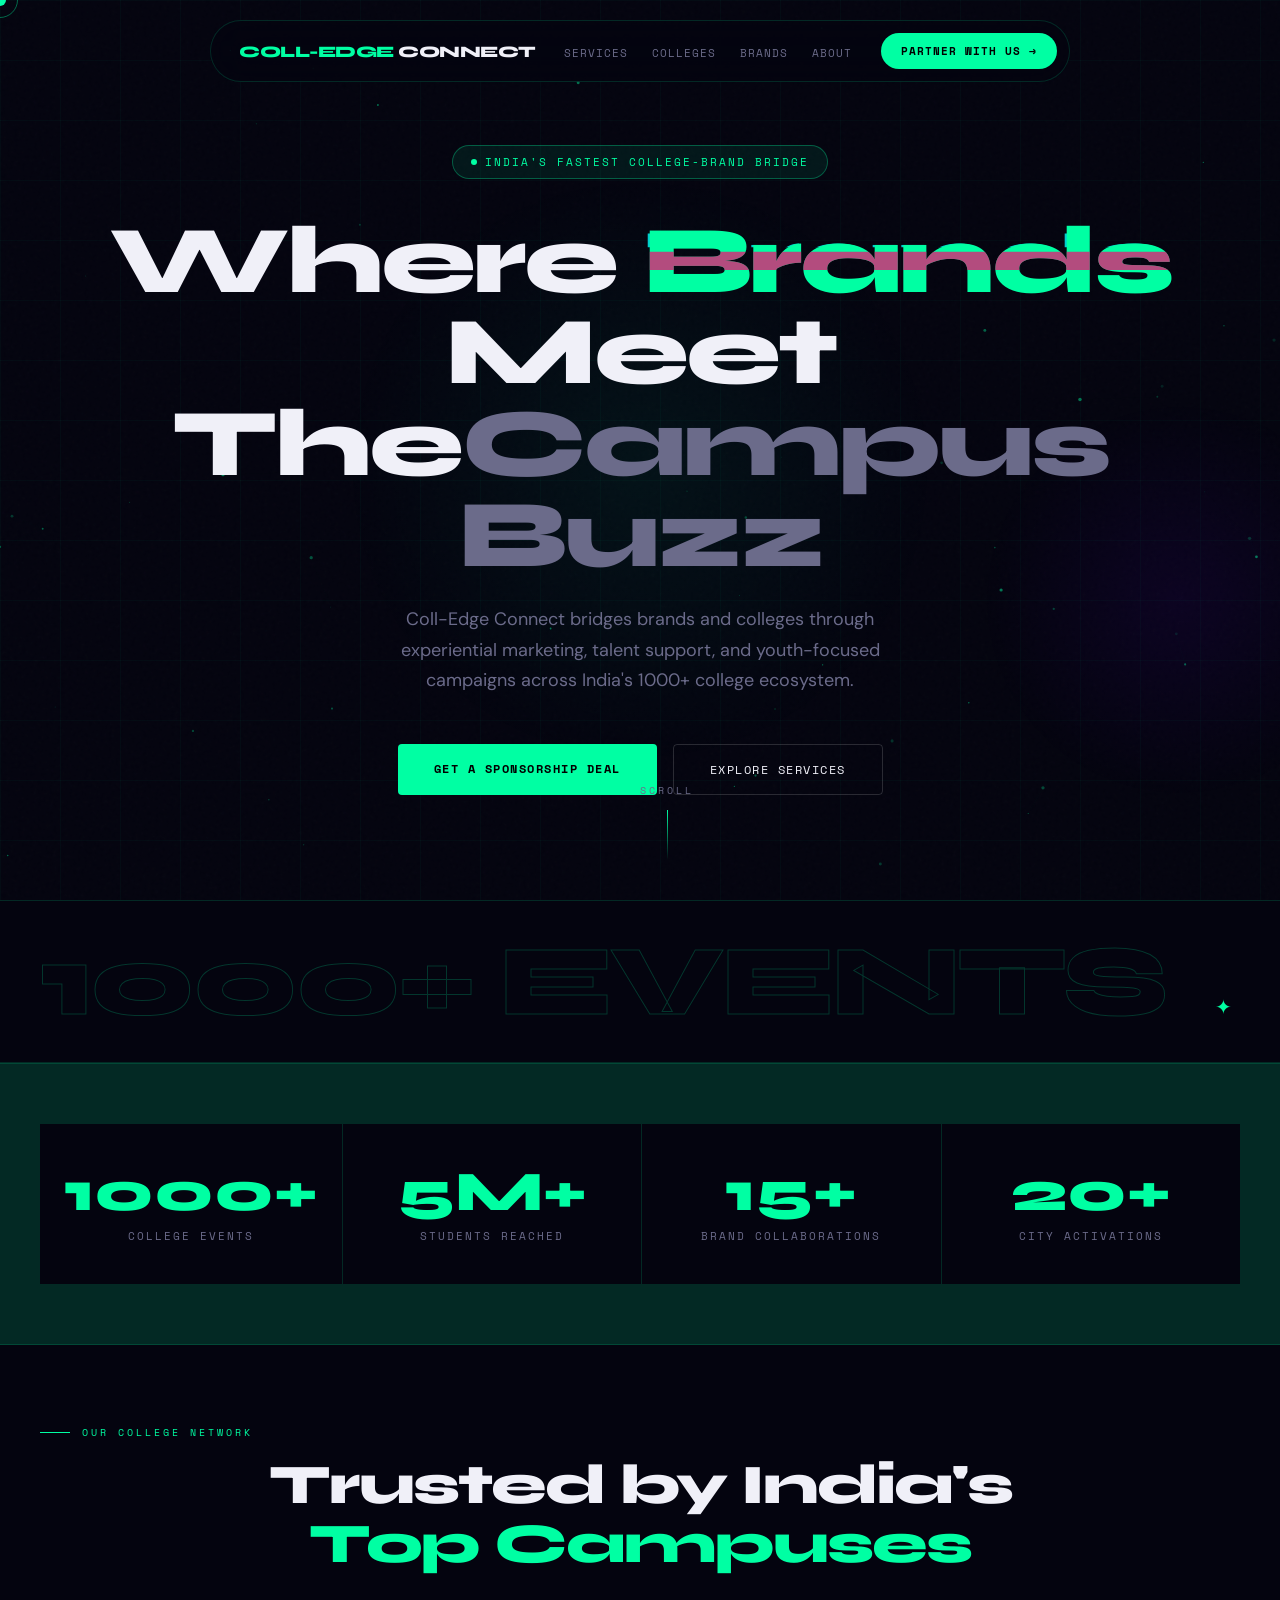
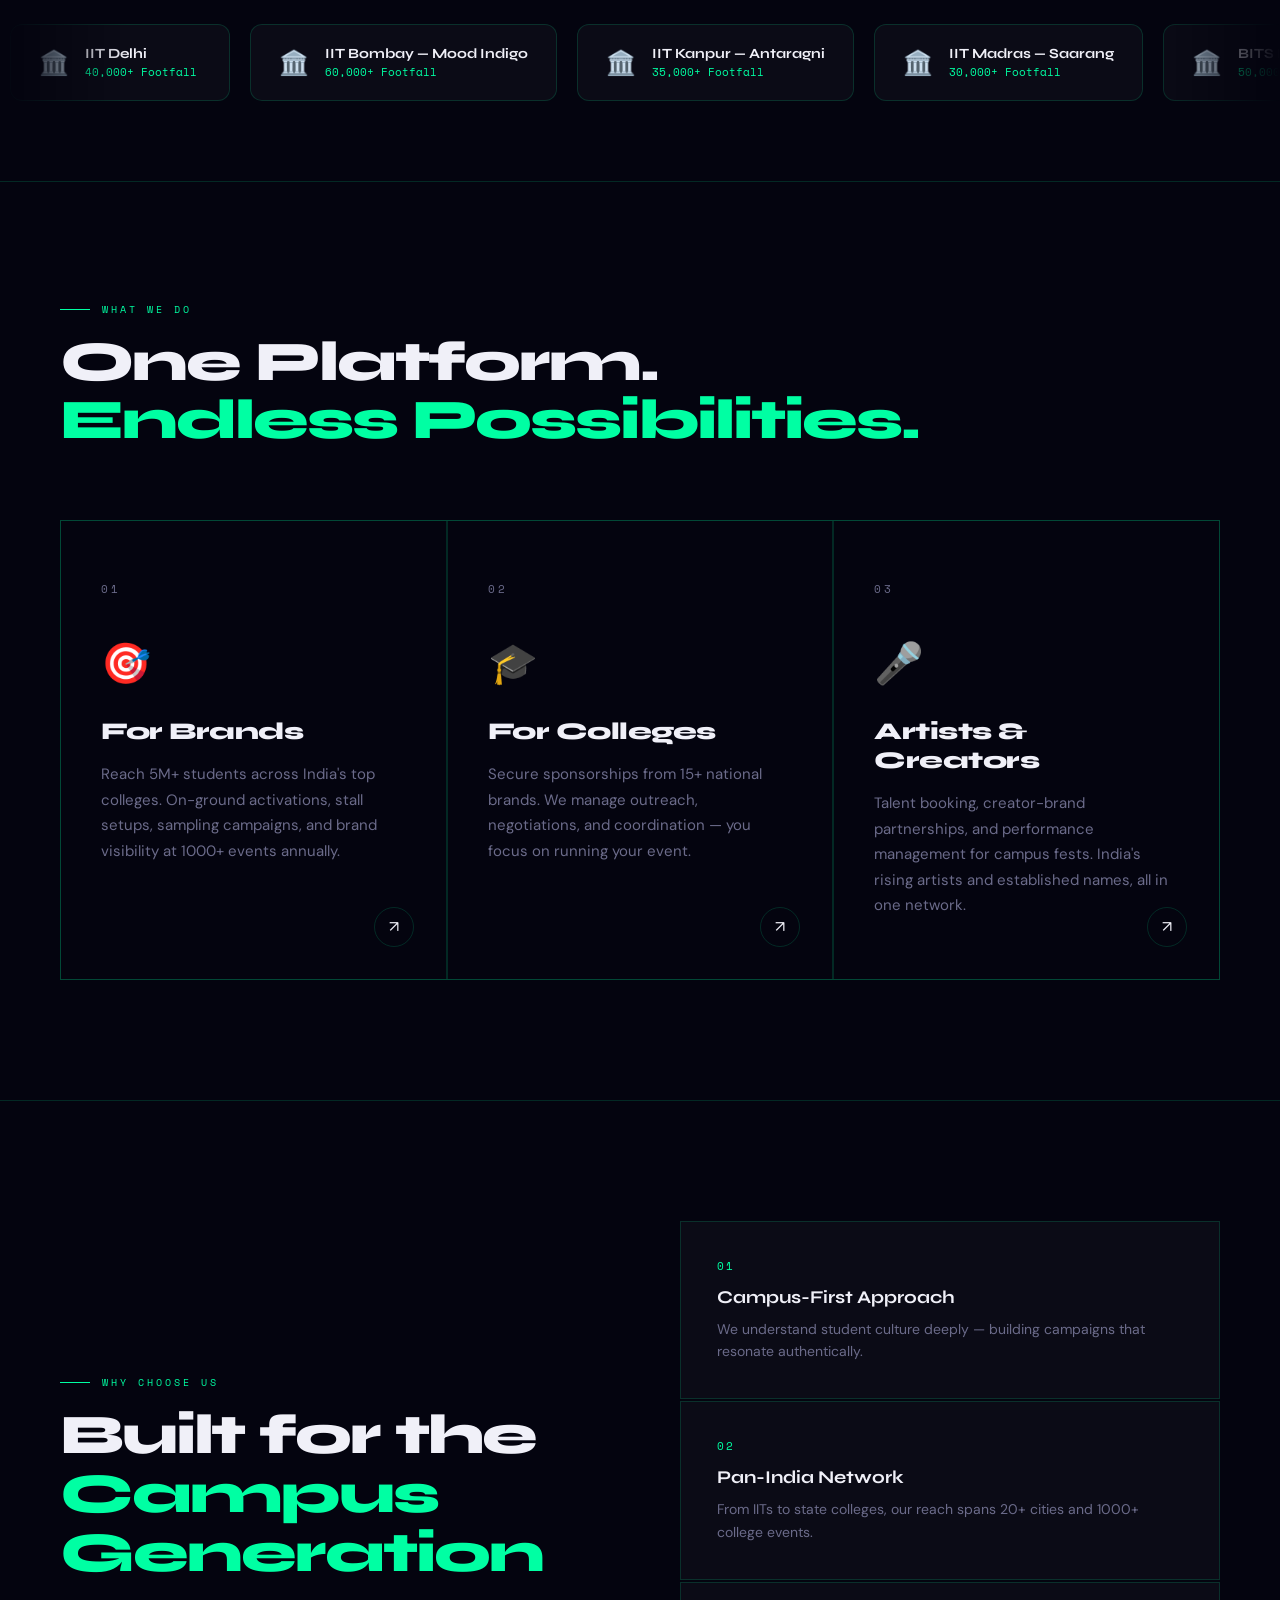
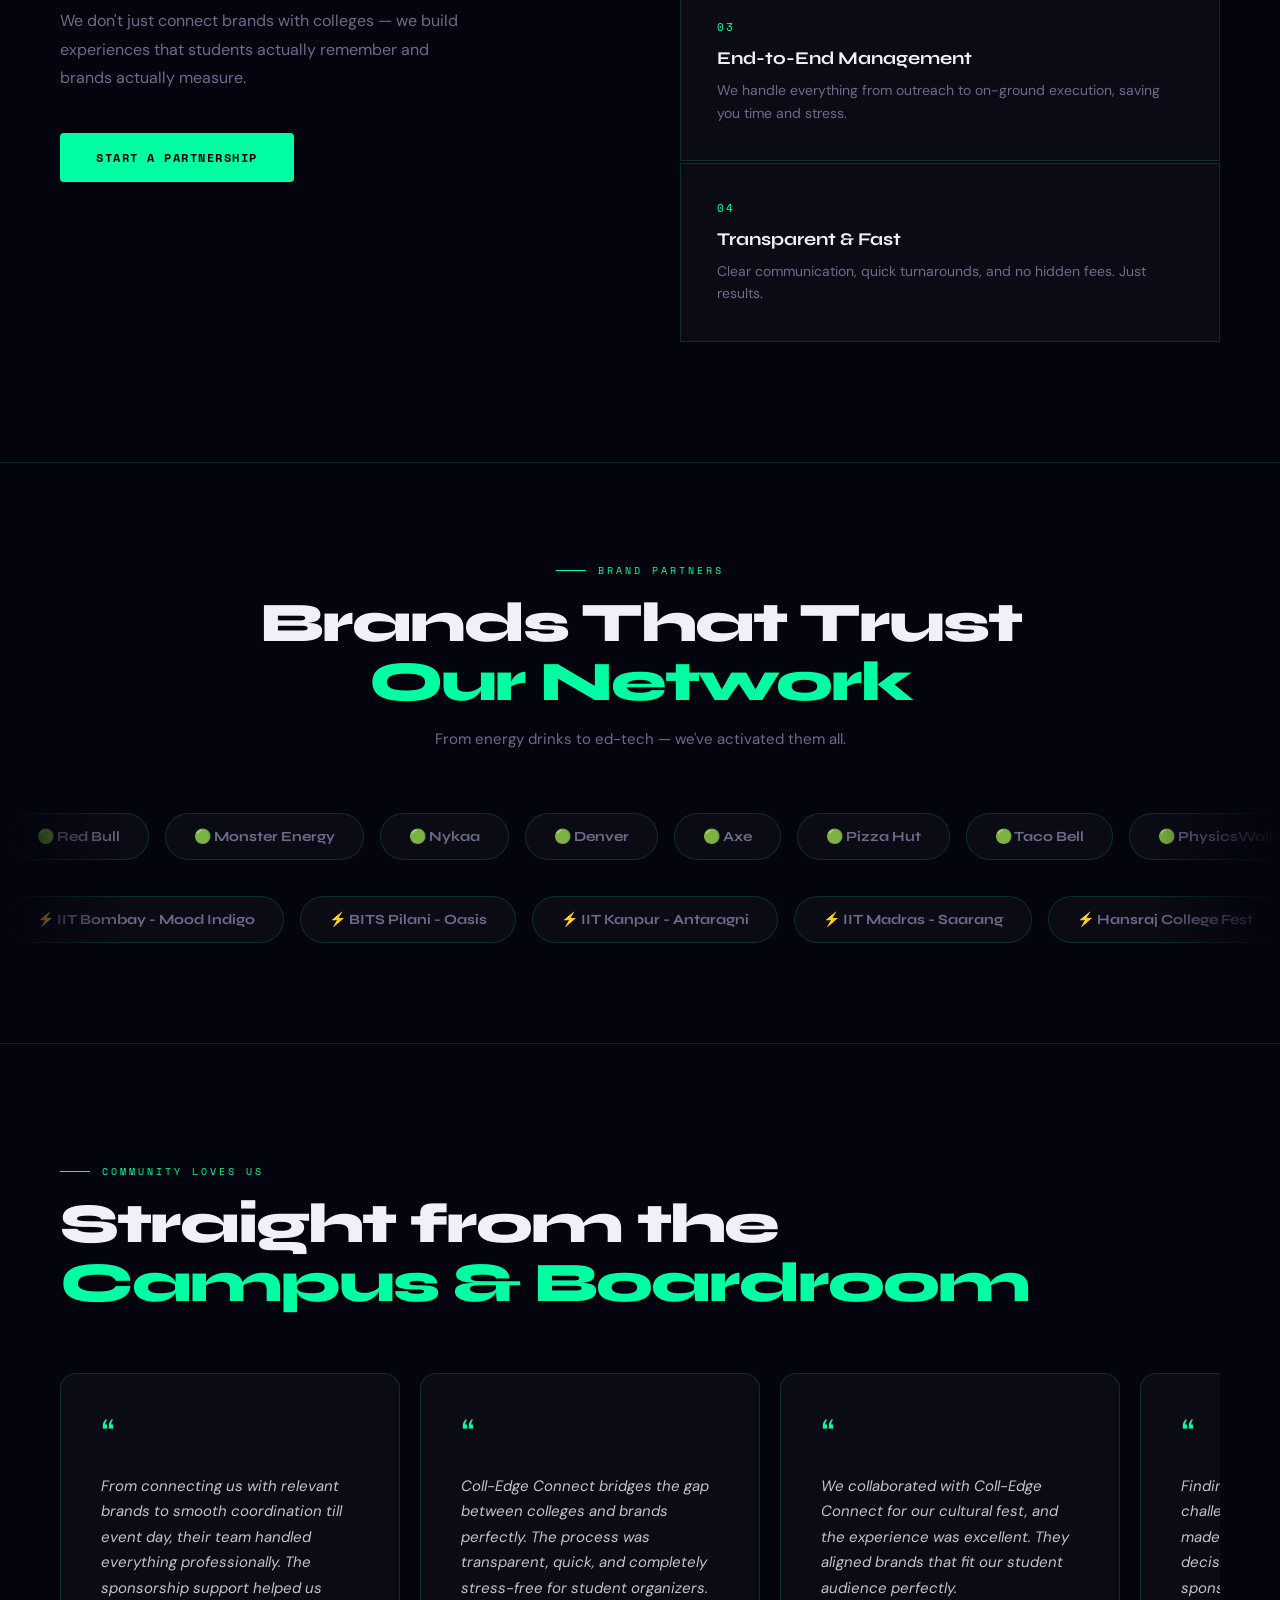
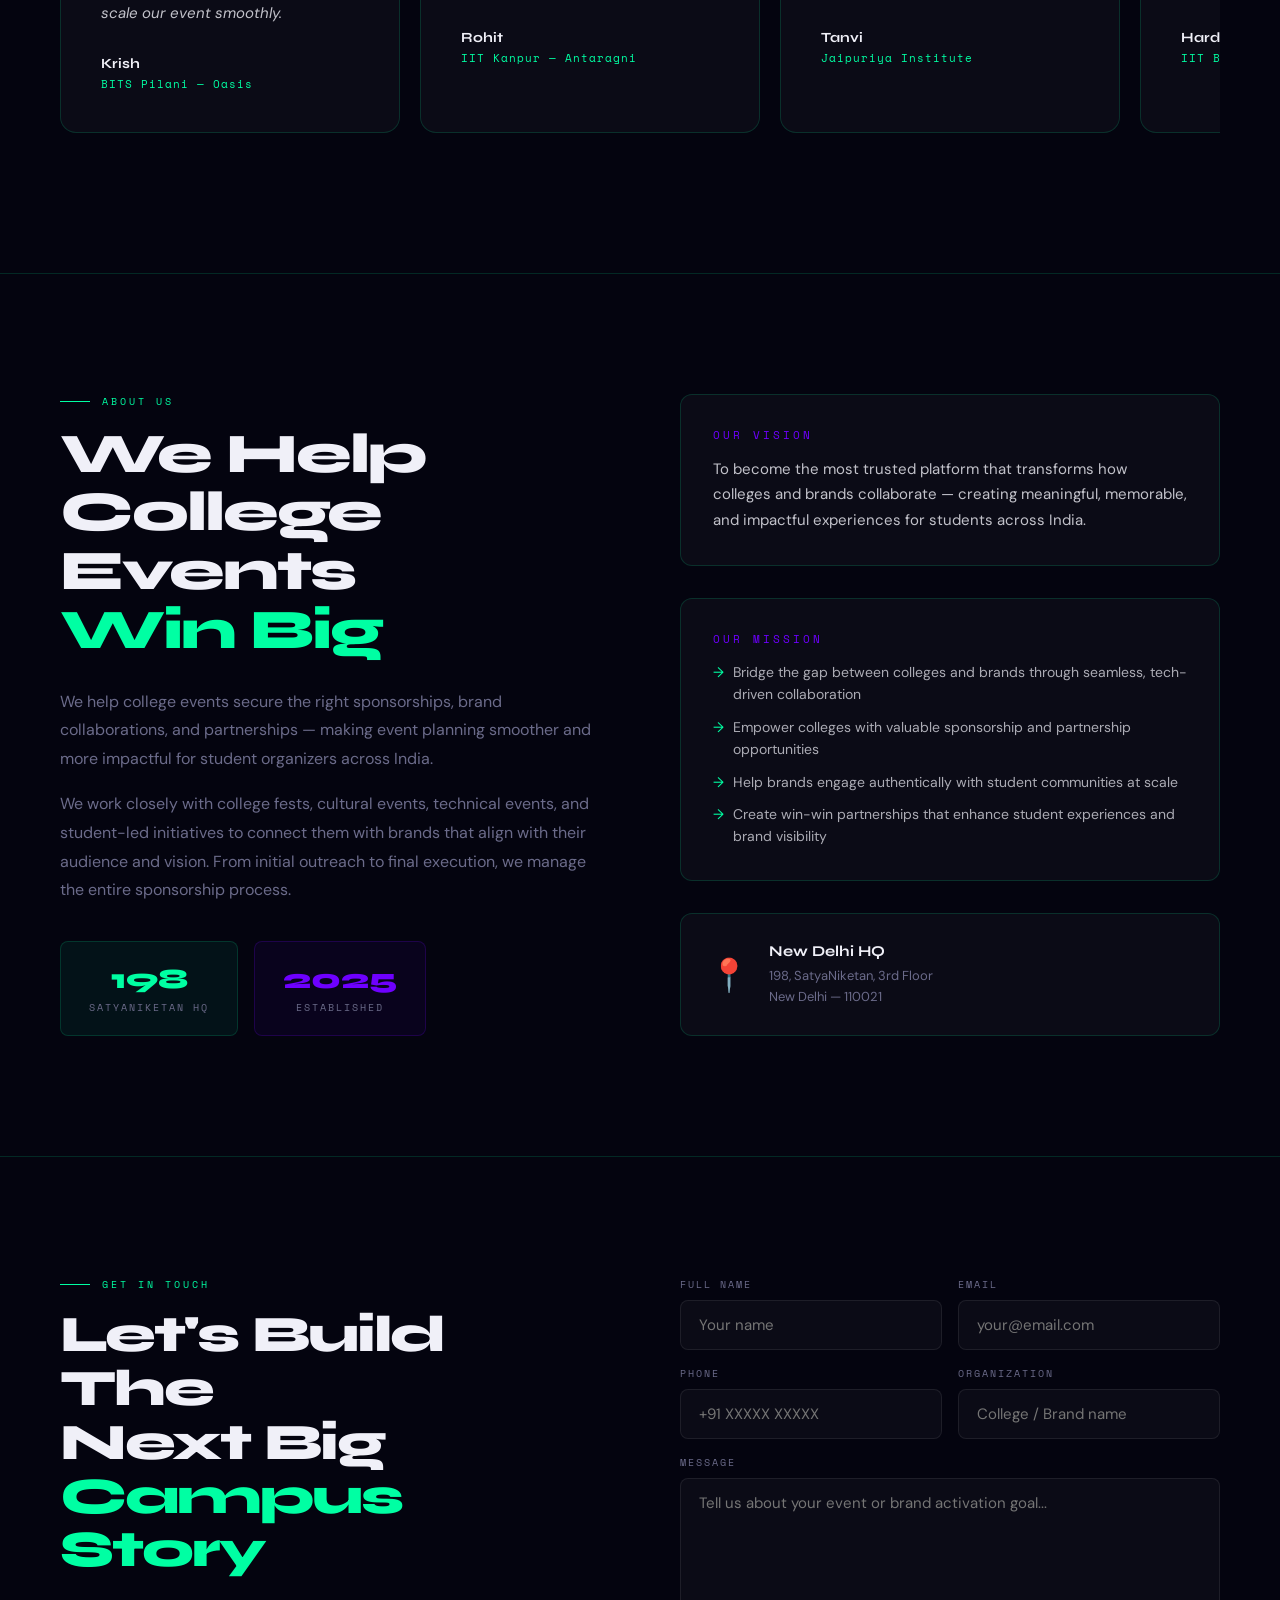
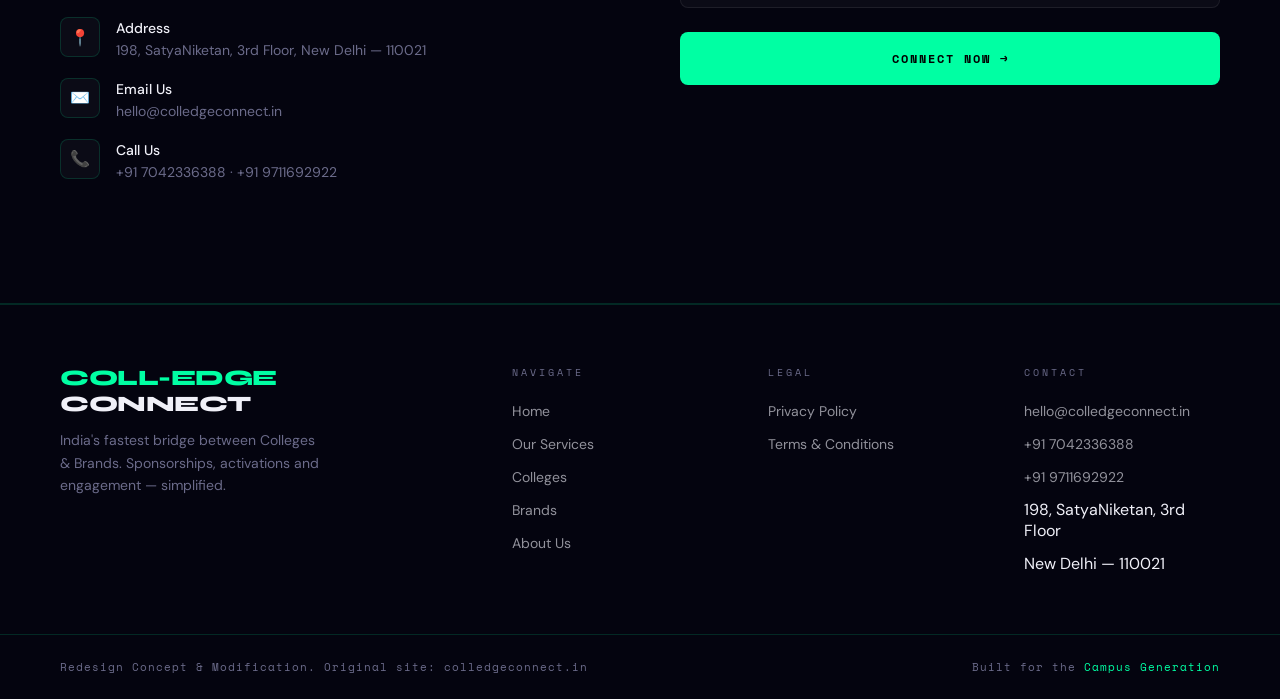
==== index.html @ 84877406 "Initial commit: Coll-Edge Connect Redesign concept with interactive UI/UX enhancements" ====
<!DOCTYPE html>
<!-- saved from url=(0027)https://colledgeconnect.in/ -->
<html lang="en"><head><meta http-equiv="Content-Type" content="text/html; charset=UTF-8"><meta name="viewport" content="width=device-width, initial-scale=1"><link rel="preconnect" href="https://fonts.googleapis.com"><link rel="preconnect" href="https://fonts.gstatic.com" crossorigin><!-- Open Graph / Facebook --><meta property="og:type" content="website"><meta property="og:url" content="https://colledgeconnect.in/"><meta property="og:title" content="Coll-Edge Connect | Where Brands Meet The Campus Buzz"><meta property="og:description" content="India's fastest bridge between Colleges &amp; Brands. Sponsorships, activations and engagement — simplified."><meta property="og:image" content="https://colledgeconnect.in/og-image.jpg"><!-- Twitter --><meta property="twitter:card" content="summary_large_image"><meta property="twitter:url" content="https://colledgeconnect.in/"><meta property="twitter:title" content="Coll-Edge Connect | Where Brands Meet The Campus Buzz"><meta property="twitter:description" content="India's fastest bridge between Colleges &amp; Brands. Sponsorships, activations and engagement — simplified."><meta property="twitter:image" content="https://colledgeconnect.in/og-image.jpg"><link rel="stylesheet" href="./Coll-Edge Connect _ Where Brands Meet The Campus Buzz_files/2e2e19e8e3b571ac.css" data-precedence="next"><link rel="preload" as="script" fetchpriority="low" href="./Coll-Edge Connect _ Where Brands Meet The Campus Buzz_files/webpack-cb86a99cd2f791d1.js"><script src="./Coll-Edge Connect _ Where Brands Meet The Campus Buzz_files/fd9d1056-4e1a26e2d413ba3c.js" async=""></script><script src="./Coll-Edge Connect _ Where Brands Meet The Campus Buzz_files/23-eb88de87c5d20cc6.js" async=""></script><script src="./Coll-Edge Connect _ Where Brands Meet The Campus Buzz_files/main-app-3bf618b63b7abeec.js" async=""></script><script src="./Coll-Edge Connect _ Where Brands Meet The Campus Buzz_files/231-9137208f21c9bbba.js" async=""></script><script src="./Coll-Edge Connect _ Where Brands Meet The Campus Buzz_files/page-1f8fedb8ec6803e5.js" async=""></script><script src="./Coll-Edge Connect _ Where Brands Meet The Campus Buzz_files/layout-ef5cc91d1432370c.js" async=""></script><title>Coll-Edge Connect | Where Brands Meet The Campus Buzz</title><meta name="description" content="India&#39;s fastest bridge between Colleges &amp; Brands. Sponsorships, activations and engagement — simplified."><script src="./Coll-Edge Connect _ Where Brands Meet The Campus Buzz_files/polyfills-78c92fac7aa8fdd8.js" nomodule=""></script></head><body ><div id="scroll-progress" aria-hidden="true"></div><div class="cursor" bis_skin_checked="1" style="left: 876px; top: 519px;"></div><div class="cursor-trail" bis_skin_checked="1" style="left: 876px; top: 519px;"></div><canvas id="bgCanvas" style="position:fixed;inset:0;z-index:0;pointer-events:none" width="1512" height="861"></canvas><div class="grid-bg" bis_skin_checked="1"></div><nav id="navbar" class=""><div class="nav-logo" bis_skin_checked="1">COLL-EDGE<span> CONNECT</span></div><ul class="nav-links"><li><a href="#services">Services</a></li><li><a href="#colleges">Colleges</a></li><li><a href="#brands">Brands</a></li><li><a href="#about">About</a></li></ul><a class="nav-cta nav-cta-desktop" href="#contact">Partner With Us →</a><button class="hamburger" aria-label="Open menu"><span></span><span></span><span></span></button></nav><div class="sidebar-overlay" bis_skin_checked="1"></div><aside class="sidebar"><div class="sidebar-header" bis_skin_checked="1"><div class="nav-logo" style="font-size:15px" bis_skin_checked="1">COLL-EDGE<span> CONNECT</span></div><button class="sidebar-close" aria-label="Close menu">✕</button></div><nav class="sidebar-nav"><a class="sidebar-link" style="animation-delay:0s" href="#services"><span class="sidebar-link-num">0<!-- -->1</span>Services<span class="sidebar-link-arrow">→</span></a><a class="sidebar-link" style="animation-delay:0.06s" href="#colleges"><span class="sidebar-link-num">0<!-- -->2</span>Colleges<span class="sidebar-link-arrow">→</span></a><a class="sidebar-link" style="animation-delay:0.12s" href="#brands"><span class="sidebar-link-num">0<!-- -->3</span>Brands<span class="sidebar-link-arrow">→</span></a><a class="sidebar-link" style="animation-delay:0.18s" href="#about"><span class="sidebar-link-num">0<!-- -->4</span>About<span class="sidebar-link-arrow">→</span></a><a class="sidebar-link" style="animation-delay:0.24s" href="#contact"><span class="sidebar-link-num">0<!-- -->5</span>Contact<span class="sidebar-link-arrow">→</span></a></nav><div class="sidebar-footer" bis_skin_checked="1"><a class="btn-primary" style="display:block;text-align:center" href="#contact">Partner With Us →</a><div class="sidebar-contact" bis_skin_checked="1"><a href="tel:+917042336388">+91 7042336388</a><a href="mailto:hello@colledgeconnect.in">hello@colledgeconnect.in</a></div></div></aside><section class="hero"><div class="hero-orb" bis_skin_checked="1"></div><div class="hero-orb2" bis_skin_checked="1"></div><div class="hero-badge" bis_skin_checked="1"><span class="badge-dot"></span>India's Fastest College-Brand Bridge</div><h1 class="hero-title"><span class="line1">Where <span class="accent" data-text="Brands">Brands</span></span><span class="line1">Meet The</span><span class="line1 dim">Campus Buzz</span></h1><p class="hero-sub">Coll-Edge Connect bridges brands and colleges through experiential marketing, talent support, and youth-focused campaigns across India's 1000+ college ecosystem.</p><div class="hero-actions" bis_skin_checked="1"><a class="btn-primary" href="#contact">Get A Sponsorship Deal</a><a class="btn-ghost" href="#services">Explore Services</a></div><div class="hero-scroll-hint" bis_skin_checked="1"><span>Scroll</span><div class="scroll-line" bis_skin_checked="1"></div></div></section><div class="big-marquee" bis_skin_checked="1"><div class="big-marquee-track" bis_skin_checked="1"><span><span class="big-marquee-item">1000+ EVENTS</span><span class="big-marquee-dot">✦</span></span><span><span class="big-marquee-item">5M+ STUDENTS</span><span class="big-marquee-dot">✦</span></span><span><span class="big-marquee-item">PAN INDIA</span><span class="big-marquee-dot">✦</span></span><span><span class="big-marquee-item">15+ BRANDS</span><span class="big-marquee-dot">✦</span></span><span><span class="big-marquee-item">1000+ EVENTS</span><span class="big-marquee-dot">✦</span></span><span><span class="big-marquee-item">5M+ STUDENTS</span><span class="big-marquee-dot">✦</span></span><span><span class="big-marquee-item">PAN INDIA</span><span class="big-marquee-dot">✦</span></span><span><span class="big-marquee-item">15+ BRANDS</span><span class="big-marquee-dot">✦</span></span></div></div><div class="stats" bis_skin_checked="1"><div class="stat-item reveal visible" style="transition-delay:0s" bis_skin_checked="1"><div class="stat-num" data-count="1000" data-suffix="+" bis_skin_checked="1">1000+</div><div class="stat-label" bis_skin_checked="1">College Events</div></div><div class="stat-item reveal visible" style="transition-delay:0.1s" bis_skin_checked="1"><div class="stat-num" data-count="5" data-suffix="M+" bis_skin_checked="1">5M+</div><div class="stat-label" bis_skin_checked="1">Students Reached</div></div><div class="stat-item reveal visible" style="transition-delay:0.2s" bis_skin_checked="1"><div class="stat-num" data-count="15" data-suffix="+" bis_skin_checked="1">15+</div><div class="stat-label" bis_skin_checked="1">Brand Collaborations</div></div><div class="stat-item reveal visible" style="transition-delay:0.30000000000000004s" bis_skin_checked="1"><div class="stat-num" data-count="20" data-suffix="+" bis_skin_checked="1">20+</div><div class="stat-label" bis_skin_checked="1">City Activations</div></div></div><section class="ticker-section" id="colleges"><div class="ticker-header reveal visible" bis_skin_checked="1"><div class="section-tag" bis_skin_checked="1">Our College Network</div><h2 class="section-title">Trusted by India's<br><span style="color:var(--neon)">Top Campuses</span></h2></div><div class="ticker-inner" bis_skin_checked="1"><div class="ticker-track" bis_skin_checked="1"><div class="college-card" bis_skin_checked="1"><span class="college-icon">🏛️</span><div bis_skin_checked="1"><div class="college-name" bis_skin_checked="1">IIT Delhi</div><div class="college-footfall" bis_skin_checked="1">40,000+ Footfall</div></div></div><div class="college-card" bis_skin_checked="1"><span class="college-icon">🏛️</span><div bis_skin_checked="1"><div class="college-name" bis_skin_checked="1">IIT Bombay — Mood Indigo</div><div class="college-footfall" bis_skin_checked="1">60,000+ Footfall</div></div></div><div class="college-card" bis_skin_checked="1"><span class="college-icon">🏛️</span><div bis_skin_checked="1"><div class="college-name" bis_skin_checked="1">IIT Kanpur — Antaragni</div><div class="college-footfall" bis_skin_checked="1">35,000+ Footfall</div></div></div><div class="college-card" bis_skin_checked="1"><span class="college-icon">🏛️</span><div bis_skin_checked="1"><div class="college-name" bis_skin_checked="1">IIT Madras — Saarang</div><div class="college-footfall" bis_skin_checked="1">30,000+ Footfall</div></div></div><div class="college-card" bis_skin_checked="1"><span class="college-icon">🏛️</span><div bis_skin_checked="1"><div class="college-name" bis_skin_checked="1">BITS Pilani — Oasis</div><div class="college-footfall" bis_skin_checked="1">50,000+ Footfall</div></div></div><div class="college-card" bis_skin_checked="1"><span class="college-icon">🎓</span><div bis_skin_checked="1"><div class="college-name" bis_skin_checked="1">Hansraj College</div><div class="college-footfall" bis_skin_checked="1">20,000+ Footfall</div></div></div><div class="college-card" bis_skin_checked="1"><span class="college-icon">🎓</span><div bis_skin_checked="1"><div class="college-name" bis_skin_checked="1">IP University</div><div class="college-footfall" bis_skin_checked="1">25,000+ Footfall</div></div></div><div class="college-card" bis_skin_checked="1"><span class="college-icon">🎓</span><div bis_skin_checked="1"><div class="college-name" bis_skin_checked="1">Lady Irwin College</div><div class="college-footfall" bis_skin_checked="1">15,000+ Footfall</div></div></div><div class="college-card" bis_skin_checked="1"><span class="college-icon">🏫</span><div bis_skin_checked="1"><div class="college-name" bis_skin_checked="1">Jaipuriya Institute</div><div class="college-footfall" bis_skin_checked="1">18,000+ Footfall</div></div></div><div class="college-card" bis_skin_checked="1"><span class="college-icon">🏫</span><div bis_skin_checked="1"><div class="college-name" bis_skin_checked="1">LPU</div><div class="college-footfall" bis_skin_checked="1">1,00,000+ Footfall</div></div></div><div class="college-card" bis_skin_checked="1"><span class="college-icon">🏫</span><div bis_skin_checked="1"><div class="college-name" bis_skin_checked="1">COEP — Impressions</div><div class="college-footfall" bis_skin_checked="1">22,000+ Footfall</div></div></div><div class="college-card" bis_skin_checked="1"><span class="college-icon">🏛️</span><div bis_skin_checked="1"><div class="college-name" bis_skin_checked="1">NIT Trichy</div><div class="college-footfall" bis_skin_checked="1">28,000+ Footfall</div></div></div><div class="college-card" bis_skin_checked="1"><span class="college-icon">🏛️</span><div bis_skin_checked="1"><div class="college-name" bis_skin_checked="1">IIT Delhi</div><div class="college-footfall" bis_skin_checked="1">40,000+ Footfall</div></div></div><div class="college-card" bis_skin_checked="1"><span class="college-icon">🏛️</span><div bis_skin_checked="1"><div class="college-name" bis_skin_checked="1">IIT Bombay — Mood Indigo</div><div class="college-footfall" bis_skin_checked="1">60,000+ Footfall</div></div></div><div class="college-card" bis_skin_checked="1"><span class="college-icon">🏛️</span><div bis_skin_checked="1"><div class="college-name" bis_skin_checked="1">IIT Kanpur — Antaragni</div><div class="college-footfall" bis_skin_checked="1">35,000+ Footfall</div></div></div><div class="college-card" bis_skin_checked="1"><span class="college-icon">🏛️</span><div bis_skin_checked="1"><div class="college-name" bis_skin_checked="1">IIT Madras — Saarang</div><div class="college-footfall" bis_skin_checked="1">30,000+ Footfall</div></div></div><div class="college-card" bis_skin_checked="1"><span class="college-icon">🏛️</span><div bis_skin_checked="1"><div class="college-name" bis_skin_checked="1">BITS Pilani — Oasis</div><div class="college-footfall" bis_skin_checked="1">50,000+ Footfall</div></div></div><div class="college-card" bis_skin_checked="1"><span class="college-icon">🎓</span><div bis_skin_checked="1"><div class="college-name" bis_skin_checked="1">Hansraj College</div><div class="college-footfall" bis_skin_checked="1">20,000+ Footfall</div></div></div><div class="college-card" bis_skin_checked="1"><span class="college-icon">🎓</span><div bis_skin_checked="1"><div class="college-name" bis_skin_checked="1">IP University</div><div class="college-footfall" bis_skin_checked="1">25,000+ Footfall</div></div></div><div class="college-card" bis_skin_checked="1"><span class="college-icon">🎓</span><div bis_skin_checked="1"><div class="college-name" bis_skin_checked="1">Lady Irwin College</div><div class="college-footfall" bis_skin_checked="1">15,000+ Footfall</div></div></div><div class="college-card" bis_skin_checked="1"><span class="college-icon">🏫</span><div bis_skin_checked="1"><div class="college-name" bis_skin_checked="1">Jaipuriya Institute</div><div class="college-footfall" bis_skin_checked="1">18,000+ Footfall</div></div></div><div class="college-card" bis_skin_checked="1"><span class="college-icon">🏫</span><div bis_skin_checked="1"><div class="college-name" bis_skin_checked="1">LPU</div><div class="college-footfall" bis_skin_checked="1">1,00,000+ Footfall</div></div></div><div class="college-card" bis_skin_checked="1"><span class="college-icon">🏫</span><div bis_skin_checked="1"><div class="college-name" bis_skin_checked="1">COEP — Impressions</div><div class="college-footfall" bis_skin_checked="1">22,000+ Footfall</div></div></div><div class="college-card" bis_skin_checked="1"><span class="college-icon">🏛️</span><div bis_skin_checked="1"><div class="college-name" bis_skin_checked="1">NIT Trichy</div><div class="college-footfall" bis_skin_checked="1">28,000+ Footfall</div></div></div></div></div></section><section class="services" id="services"><div class="services-header reveal visible" bis_skin_checked="1"><div class="section-tag" bis_skin_checked="1">What We Do</div><h2 class="section-title">One Platform.<br><span style="color:var(--neon)">Endless Possibilities.</span></h2></div><div class="services-grid reveal visible" bis_skin_checked="1"><div class="service-card" bis_skin_checked="1"><div class="service-num" bis_skin_checked="1">01</div><span class="service-icon">🎯</span><h3 class="service-title">For Brands</h3><p class="service-desc">Reach 5M+ students across India's top colleges. On-ground activations, stall setups, sampling campaigns, and brand visibility at 1000+ events annually.</p><div class="service-arrow" bis_skin_checked="1">↗</div></div><div class="service-card" bis_skin_checked="1"><div class="service-num" bis_skin_checked="1">02</div><span class="service-icon">🎓</span><h3 class="service-title">For Colleges</h3><p class="service-desc">Secure sponsorships from 15+ national brands. We manage outreach, negotiations, and coordination — you focus on running your event.</p><div class="service-arrow" bis_skin_checked="1">↗</div></div><div class="service-card" bis_skin_checked="1"><div class="service-num" bis_skin_checked="1">03</div><span class="service-icon">🎤</span><h3 class="service-title">Artists &amp; Creators</h3><p class="service-desc">Talent booking, creator-brand partnerships, and performance management for campus fests. India's rising artists and established names, all in one network.</p><div class="service-arrow" bis_skin_checked="1">↗</div></div></div></section><section class="why-section"><div class="why-left reveal-left visible" bis_skin_checked="1"><div class="section-tag" bis_skin_checked="1">Why Choose Us</div><h2 class="section-title">Built for the<br><span style="color:var(--neon)">Campus Generation</span></h2><p style="color:var(--muted);font-size:16px;line-height:1.8;margin-top:24px;max-width:400px">We don't just connect brands with colleges — we build experiences that students actually remember and brands actually measure.</p><div style="margin-top:40px" bis_skin_checked="1"><a href="#contact" class="btn-primary">Start A Partnership</a></div></div><div class="why-right" bis_skin_checked="1"><div class="why-card reveal visible" bis_skin_checked="1"><div class="why-card-num" bis_skin_checked="1">01</div><div class="why-card-title" bis_skin_checked="1">Campus-First Approach</div><div class="why-card-desc" bis_skin_checked="1">We understand student culture deeply — building campaigns that resonate authentically.</div></div><div class="why-card reveal visible" bis_skin_checked="1"><div class="why-card-num" bis_skin_checked="1">02</div><div class="why-card-title" bis_skin_checked="1">Pan-India Network</div><div class="why-card-desc" bis_skin_checked="1">From IITs to state colleges, our reach spans 20+ cities and 1000+ college events.</div></div><div class="why-card reveal visible" bis_skin_checked="1"><div class="why-card-num" bis_skin_checked="1">03</div><div class="why-card-title" bis_skin_checked="1">End-to-End Management</div><div class="why-card-desc" bis_skin_checked="1">We handle everything from outreach to on-ground execution, saving you time and stress.</div></div><div class="why-card reveal visible" bis_skin_checked="1"><div class="why-card-num" bis_skin_checked="1">04</div><div class="why-card-title" bis_skin_checked="1">Transparent &amp; Fast</div><div class="why-card-desc" bis_skin_checked="1">Clear communication, quick turnarounds, and no hidden fees. Just results.</div></div></div></section><section class="brands-section" id="brands"><div class="brands-header reveal visible" bis_skin_checked="1"><div class="section-tag" style="justify-content:center" bis_skin_checked="1">Brand Partners</div><h2 class="section-title">Brands That Trust<br><span style="color:var(--neon)">Our Network</span></h2><p style="color:var(--muted);font-size:15px;margin-top:16px;line-height:1.7">From energy drinks to ed-tech — we've activated them all.</p></div><div style="overflow:hidden;mask-image:linear-gradient(90deg, transparent, black 10%, black 90%, transparent);margin-bottom:0" bis_skin_checked="1"><div class="brands-track" bis_skin_checked="1"><div class="brand-pill" bis_skin_checked="1">🟢 Red Bull</div><div class="brand-pill" bis_skin_checked="1">🟢 Monster Energy</div><div class="brand-pill" bis_skin_checked="1">🟢 Nykaa</div><div class="brand-pill" bis_skin_checked="1">🟢 Denver</div><div class="brand-pill" bis_skin_checked="1">🟢 Axe</div><div class="brand-pill" bis_skin_checked="1">🟢 Pizza Hut</div><div class="brand-pill" bis_skin_checked="1">🟢 Taco Bell</div><div class="brand-pill" bis_skin_checked="1">🟢 PhysicsWallah</div><div class="brand-pill" bis_skin_checked="1">🟢 Hell Energy</div><div class="brand-pill" bis_skin_checked="1">🟢 Simba Beer</div><div class="brand-pill" bis_skin_checked="1">🟢 Manforce</div><div class="brand-pill" bis_skin_checked="1">🟢 Super Smelly</div><div class="brand-pill" bis_skin_checked="1">🟢 Woodsmen</div><div class="brand-pill" bis_skin_checked="1">🟢 Woodnote</div><div class="brand-pill" bis_skin_checked="1">🟢 Red Bull</div><div class="brand-pill" bis_skin_checked="1">🟢 Monster Energy</div><div class="brand-pill" bis_skin_checked="1">🟢 Nykaa</div><div class="brand-pill" bis_skin_checked="1">🟢 Denver</div><div class="brand-pill" bis_skin_checked="1">🟢 Axe</div><div class="brand-pill" bis_skin_checked="1">🟢 Pizza Hut</div><div class="brand-pill" bis_skin_checked="1">🟢 Taco Bell</div><div class="brand-pill" bis_skin_checked="1">🟢 PhysicsWallah</div><div class="brand-pill" bis_skin_checked="1">🟢 Hell Energy</div><div class="brand-pill" bis_skin_checked="1">🟢 Simba Beer</div><div class="brand-pill" bis_skin_checked="1">🟢 Manforce</div><div class="brand-pill" bis_skin_checked="1">🟢 Super Smelly</div><div class="brand-pill" bis_skin_checked="1">🟢 Woodsmen</div><div class="brand-pill" bis_skin_checked="1">🟢 Woodnote</div></div></div><div style="overflow:hidden;mask-image:linear-gradient(90deg, transparent, black 10%, black 90%, transparent);margin-top:16px" bis_skin_checked="1"><div class="brands-track2" bis_skin_checked="1"><div class="brand-pill" bis_skin_checked="1">⚡ IIT Bombay - Mood Indigo</div><div class="brand-pill" bis_skin_checked="1">⚡ BITS Pilani - Oasis</div><div class="brand-pill" bis_skin_checked="1">⚡ IIT Kanpur - Antaragni</div><div class="brand-pill" bis_skin_checked="1">⚡ IIT Madras - Saarang</div><div class="brand-pill" bis_skin_checked="1">⚡ Hansraj College Fest</div><div class="brand-pill" bis_skin_checked="1">⚡ COEP - Impressions</div><div class="brand-pill" bis_skin_checked="1">⚡ Lady Irwin Events</div><div class="brand-pill" bis_skin_checked="1">⚡ LPU Festivals</div><div class="brand-pill" bis_skin_checked="1">⚡ IIT Bombay - Mood Indigo</div><div class="brand-pill" bis_skin_checked="1">⚡ BITS Pilani - Oasis</div><div class="brand-pill" bis_skin_checked="1">⚡ IIT Kanpur - Antaragni</div><div class="brand-pill" bis_skin_checked="1">⚡ IIT Madras - Saarang</div><div class="brand-pill" bis_skin_checked="1">⚡ Hansraj College Fest</div><div class="brand-pill" bis_skin_checked="1">⚡ COEP - Impressions</div><div class="brand-pill" bis_skin_checked="1">⚡ Lady Irwin Events</div><div class="brand-pill" bis_skin_checked="1">⚡ LPU Festivals</div></div></div></section><section class="testimonials"><div class="testimonials-header reveal visible" bis_skin_checked="1"><div class="section-tag" bis_skin_checked="1">Community Loves Us</div><h2 class="section-title">Straight from the<br><span style="color:var(--neon)">Campus &amp; Boardroom</span></h2></div><div class="testimonials-scroll" bis_skin_checked="1"><div class="testi-card" bis_skin_checked="1"><div class="testi-quote" bis_skin_checked="1">“</div><p class="testi-text">From connecting us with relevant brands to smooth coordination till event day, their team handled everything professionally. The sponsorship support helped us scale our event smoothly.</p><div class="testi-author" bis_skin_checked="1"><span class="testi-name">Krish</span><span class="testi-org">BITS Pilani — Oasis</span></div></div><div class="testi-card" bis_skin_checked="1"><div class="testi-quote" bis_skin_checked="1">“</div><p class="testi-text">Coll-Edge Connect bridges the gap between colleges and brands perfectly. The process was transparent, quick, and completely stress-free for student organizers.</p><div class="testi-author" bis_skin_checked="1"><span class="testi-name">Rohit</span><span class="testi-org">IIT Kanpur — Antaragni</span></div></div><div class="testi-card" bis_skin_checked="1"><div class="testi-quote" bis_skin_checked="1">“</div><p class="testi-text">We collaborated with Coll-Edge Connect for our cultural fest, and the experience was excellent. They aligned brands that fit our student audience perfectly.</p><div class="testi-author" bis_skin_checked="1"><span class="testi-name">Tanvi</span><span class="testi-org">Jaipuriya Institute</span></div></div><div class="testi-card" bis_skin_checked="1"><div class="testi-quote" bis_skin_checked="1">“</div><p class="testi-text">Finding sponsors is usually challenging, but Coll-Edge Connect made it simple and efficient. Best decision for Mood Indigo's sponsorship this year.</p><div class="testi-author" bis_skin_checked="1"><span class="testi-name">Hardik</span><span class="testi-org">IIT Bombay — Mood Indigo</span></div></div><div class="testi-card" bis_skin_checked="1"><div class="testi-quote" bis_skin_checked="1">“</div><p class="testi-text">Flawless execution across cities — aligned perfectly with our company marketing ideas. The on-ground team delivered way above expectations.</p><div class="testi-author" bis_skin_checked="1"><span class="testi-name">Marketing Head</span><span class="testi-org">Denver</span></div></div><div class="testi-card" bis_skin_checked="1"><div class="testi-quote" bis_skin_checked="1">“</div><p class="testi-text">Amazing brand management by the team over events. Our presence at campus fests drove actual engagement and product sampling at scale.</p><div class="testi-author" bis_skin_checked="1"><span class="testi-name">North Zone Head</span><span class="testi-org">Pizza Hut</span></div></div><div class="testi-card" bis_skin_checked="1"><div class="testi-quote" bis_skin_checked="1">“</div><p class="testi-text">Coll-Edge Connect helped us with easy collaboration and activation in events. Their network is genuinely impressive — IITs, DU, everywhere.</p><div class="testi-author" bis_skin_checked="1"><span class="testi-name">Regional Branch Manager</span><span class="testi-org">Monster Energy</span></div></div><div class="testi-card" bis_skin_checked="1"><div class="testi-quote" bis_skin_checked="1">“</div><p class="testi-text">Last moment saviour in closing crucial deals. When timelines were tight, Coll-Edge Connect came through with exactly the right college partnerships.</p><div class="testi-author" bis_skin_checked="1"><span class="testi-name">Brand Rep</span><span class="testi-org">Nykaa</span></div></div><div class="testi-card" bis_skin_checked="1"><div class="testi-quote" bis_skin_checked="1">“</div><p class="testi-text">Got the best deals with colleges — truly justified work. PhysicsWallah's campus reach multiplied significantly through this partnership.</p><div class="testi-author" bis_skin_checked="1"><span class="testi-name">Brand Marketing Manager</span><span class="testi-org">PhysicsWallah</span></div></div></div></section><section class="about-section" id="about"><div class="about-left reveal-left visible" bis_skin_checked="1"><div class="section-tag" bis_skin_checked="1">About Us</div><h2 class="section-title">We Help<br>College Events<br><span style="color:var(--neon)">Win Big</span></h2><p class="about-para" style="margin-top:28px">We help college events secure the right sponsorships, brand collaborations, and partnerships — making event planning smoother and more impactful for student organizers across India.</p><p class="about-para" style="margin-top:16px">We work closely with college fests, cultural events, technical events, and student-led initiatives to connect them with brands that align with their audience and vision. From initial outreach to final execution, we manage the entire sponsorship process.</p><div style="margin-top:36px;display:flex;gap:16px;flex-wrap:wrap" bis_skin_checked="1"><div style="background:rgba(0,255,163,0.06);border:1px solid var(--border);border-radius:8px;padding:20px 28px;text-align:center" bis_skin_checked="1"><div style="font-family:&#39;Syne&#39;, sans-serif;font-size:28px;font-weight:800;color:var(--neon)" bis_skin_checked="1">198</div><div style="font-family:&#39;Space Mono&#39;, monospace;font-size:10px;color:var(--muted);letter-spacing:2px;margin-top:4px" bis_skin_checked="1">SATYANIKETAN HQ</div></div><div style="background:rgba(110,0,255,0.06);border:1px solid rgba(110,0,255,0.2);border-radius:8px;padding:20px 28px;text-align:center" bis_skin_checked="1"><div style="font-family:&#39;Syne&#39;, sans-serif;font-size:28px;font-weight:800;color:var(--neon2)" bis_skin_checked="1">2025</div><div style="font-family:&#39;Space Mono&#39;, monospace;font-size:10px;color:var(--muted);letter-spacing:2px;margin-top:4px" bis_skin_checked="1">ESTABLISHED</div></div></div></div><div class="about-right reveal-right visible" bis_skin_checked="1"><div class="vision-block" bis_skin_checked="1"><div class="vm-label" bis_skin_checked="1">Our Vision</div><p class="vm-text">To become the most trusted platform that transforms how colleges and brands collaborate — creating meaningful, memorable, and impactful experiences for students across India.</p></div><div class="mission-block" bis_skin_checked="1"><div class="vm-label" bis_skin_checked="1">Our Mission</div><ul class="mission-list"><li>Bridge the gap between colleges and brands through seamless, tech-driven collaboration</li><li>Empower colleges with valuable sponsorship and partnership opportunities</li><li>Help brands engage authentically with student communities at scale</li><li>Create win-win partnerships that enhance student experiences and brand visibility</li></ul></div><div style="background:var(--card);border:1px solid var(--border);border-radius:12px;padding:28px;display:flex;gap:20px;align-items:center" bis_skin_checked="1"><span style="font-size:32px">📍</span><div bis_skin_checked="1"><div style="font-family:&#39;Syne&#39;, sans-serif;font-weight:700;font-size:15px;margin-bottom:6px" bis_skin_checked="1">New Delhi HQ</div><div style="color:var(--muted);font-size:13px;line-height:1.6" bis_skin_checked="1">198, SatyaNiketan, 3rd Floor<br>New Delhi — 110021</div></div></div></div></section><section id="contact" class="contact-section"><div class="reveal-left visible" bis_skin_checked="1"><div class="section-tag" bis_skin_checked="1">Get In Touch</div><h2 style="font-family:&#39;Syne&#39;, sans-serif;font-size:clamp(36px, 4vw, 56px);font-weight:800;letter-spacing:-2px;line-height:1.05;margin-bottom:24px">Let's Build The<br>Next Big<br><span style="color:var(--neon)">Campus Story</span></h2><div style="display:flex;flex-direction:column;gap:16px;margin-top:40px" bis_skin_checked="1"><div style="display:flex;gap:16px;align-items:flex-start" bis_skin_checked="1"><div style="width:40px;height:40px;border:1px solid var(--border);border-radius:8px;display:flex;align-items:center;justify-content:center;font-size:16px;flex-shrink:0;background:var(--card)" bis_skin_checked="1">📍</div><div style="font-size:14px;color:var(--muted);line-height:1.6" bis_skin_checked="1"><strong style="color:var(--white);font-weight:500;display:block">Address</strong>198, SatyaNiketan, 3rd Floor, New Delhi — 110021</div></div><div style="display:flex;gap:16px;align-items:flex-start" bis_skin_checked="1"><div style="width:40px;height:40px;border:1px solid var(--border);border-radius:8px;display:flex;align-items:center;justify-content:center;font-size:16px;flex-shrink:0;background:var(--card)" bis_skin_checked="1">✉️</div><div style="font-size:14px;color:var(--muted);line-height:1.6" bis_skin_checked="1"><strong style="color:var(--white);font-weight:500;display:block">Email Us</strong>hello@colledgeconnect.in</div></div><div style="display:flex;gap:16px;align-items:flex-start" bis_skin_checked="1"><div style="width:40px;height:40px;border:1px solid var(--border);border-radius:8px;display:flex;align-items:center;justify-content:center;font-size:16px;flex-shrink:0;background:var(--card)" bis_skin_checked="1">📞</div><div style="font-size:14px;color:var(--muted);line-height:1.6" bis_skin_checked="1"><strong style="color:var(--white);font-weight:500;display:block">Call Us</strong>+91 7042336388 · +91 9711692922</div></div></div></div><div class="reveal-right visible" bis_skin_checked="1"><div style="display:flex;flex-direction:column;gap:16px" bis_skin_checked="1"><div class="form-row" bis_skin_checked="1"><div style="display:flex;flex-direction:column;gap:8px" bis_skin_checked="1"><label style="font-family:&#39;Space Mono&#39;, monospace;font-size:10px;letter-spacing:2px;color:var(--muted);text-transform:uppercase">Full Name</label><input type="text" placeholder="Your name" style="background:var(--card);border:1px solid rgba(255,255,255,0.08);border-radius:8px;padding:14px 18px;font-family:&#39;DM Sans&#39;, sans-serif;font-size:15px;color:var(--white);outline:none;width:100%;transition:all 0.3s ease;resize:none" name="name" value=""></div><div style="display:flex;flex-direction:column;gap:8px" bis_skin_checked="1"><label style="font-family:&#39;Space Mono&#39;, monospace;font-size:10px;letter-spacing:2px;color:var(--muted);text-transform:uppercase">Email</label><input type="email" placeholder="your@email.com" style="background:var(--card);border:1px solid rgba(255,255,255,0.08);border-radius:8px;padding:14px 18px;font-family:&#39;DM Sans&#39;, sans-serif;font-size:15px;color:var(--white);outline:none;width:100%;transition:all 0.3s ease;resize:none" name="email" value=""></div><div style="display:flex;flex-direction:column;gap:8px" bis_skin_checked="1"><label style="font-family:&#39;Space Mono&#39;, monospace;font-size:10px;letter-spacing:2px;color:var(--muted);text-transform:uppercase">Phone</label><input type="tel" placeholder="+91 XXXXX XXXXX" style="background:var(--card);border:1px solid rgba(255,255,255,0.08);border-radius:8px;padding:14px 18px;font-family:&#39;DM Sans&#39;, sans-serif;font-size:15px;color:var(--white);outline:none;width:100%;transition:all 0.3s ease;resize:none" name="phone" value=""></div><div style="display:flex;flex-direction:column;gap:8px" bis_skin_checked="1"><label style="font-family:&#39;Space Mono&#39;, monospace;font-size:10px;letter-spacing:2px;color:var(--muted);text-transform:uppercase">Organization</label><input type="text" placeholder="College / Brand name" style="background:var(--card);border:1px solid rgba(255,255,255,0.08);border-radius:8px;padding:14px 18px;font-family:&#39;DM Sans&#39;, sans-serif;font-size:15px;color:var(--white);outline:none;width:100%;transition:all 0.3s ease;resize:none" name="organization" value=""></div></div><div style="display:flex;flex-direction:column;gap:8px" bis_skin_checked="1"><label style="font-family:&#39;Space Mono&#39;, monospace;font-size:10px;letter-spacing:2px;color:var(--muted);text-transform:uppercase">Message</label><textarea name="message" placeholder="Tell us about your event or brand activation goal..." rows="5" style="background:var(--card);border:1px solid rgba(255,255,255,0.08);border-radius:8px;padding:14px 18px;font-family:&#39;DM Sans&#39;, sans-serif;font-size:15px;color:var(--white);outline:none;width:100%;transition:all 0.3s ease;resize:none"></textarea></div><button style="background:var(--neon);color:#000;font-family:&#39;Space Mono&#39;, monospace;font-size:12px;font-weight:700;letter-spacing:2px;text-transform:uppercase;border:none;padding:18px;border-radius:8px;cursor:pointer;opacity:1;transition:all 0.3s ease;margin-top:8px">Connect Now →</button></div></div></section><footer><div bis_skin_checked="1"><div class="footer-brand-name" bis_skin_checked="1">COLL-EDGE<span> CONNECT</span></div><p class="footer-tagline">India's fastest bridge between Colleges &amp; Brands. Sponsorships, activations and engagement — simplified.</p></div><div bis_skin_checked="1"><div class="footer-heading" bis_skin_checked="1">Navigate</div><ul class="footer-links"><li><a href="#">Home</a></li><li><a href="#services">Our Services</a></li><li><a href="#colleges">Colleges</a></li><li><a href="#brands">Brands</a></li><li><a href="#about">About Us</a></li></ul></div><div bis_skin_checked="1"><div class="footer-heading" bis_skin_checked="1">Legal</div><ul class="footer-links"><li><a href="/privacy" target="_blank" rel="noopener noreferrer">Privacy Policy</a></li><li><a href="/terms" target="_blank" rel="noopener noreferrer">Terms &amp; Conditions</a></li></ul></div><div bis_skin_checked="1"><div class="footer-heading" bis_skin_checked="1">Contact</div><ul class="footer-links"><li><a href="mailto:hello@colledgeconnect.in">hello@colledgeconnect.in</a></li><li><a href="tel:+917042336388">+91 7042336388</a></li><li><a href="tel:+919711692922">+91 9711692922</a></li><li>198, SatyaNiketan, 3rd Floor</li><li>New Delhi — 110021</li></ul></div></footer><div class="footer-copy" bis_skin_checked="1"><span class="footer-copy-text">Redesign Concept &amp; Modification. Original site: colledgeconnect.in</span><span class="footer-made">Built for the <span>Campus Generation</span></span></div><script src="./Coll-Edge Connect _ Where Brands Meet The Campus Buzz_files/webpack-cb86a99cd2f791d1.js" async=""></script><script>(self.__next_f=self.__next_f||[]).push([0]);self.__next_f.push([2,null])</script><script>self.__next_f.push([1,"1:HL[\"/_next/static/css/2e2e19e8e3b571ac.css\",\"style\"]\n"])</script><script>self.__next_f.push([1,"2:I[5751,[],\"\"]\n4:I[2116,[\"231\",\"static/chunks/231-9137208f21c9bbba.js\",\"931\",\"static/chunks/app/page-1f8fedb8ec6803e5.js\"],\"default\"]\n5:I[5558,[\"231\",\"static/chunks/231-9137208f21c9bbba.js\",\"931\",\"static/chunks/app/page-1f8fedb8ec6803e5.js\"],\"default\"]\n6:I[231,[\"231\",\"static/chunks/231-9137208f21c9bbba.js\",\"931\",\"static/chunks/app/page-1f8fedb8ec6803e5.js\"],\"\"]\n7:I[4455,[\"231\",\"static/chunks/231-9137208f21c9bbba.js\",\"931\",\"static/chunks/app/page-1f8fedb8ec6803e5.js\"],\"default\"]\n8:I[7334,[\"185\",\"static/chunks/app/layout-ef5cc91d1432370c.js\"],\"default\"]\n9:I[8037,[\"185\",\"static/chunks/app/layout-ef5cc91d1432370c.js\"],\"default\"]\na:I[9275,[],\"\"]\nb:I[1343,[],\"\"]\nd:I[6130,[],\"\"]\ne:[]\n"])</script><script>self.__next_f.push([1,"0:[[[\"$\",\"link\",\"0\",{\"rel\":\"stylesheet\",\"href\":\"/_next/static/css/2e2e19e8e3b571ac.css\",\"precedence\":\"next\",\"crossOrigin\":\"$undefined\"}]],[\"$\",\"$L2\",null,{\"buildId\":\"WrrTCnLrPV2m6ZRCsL38k\",\"assetPrefix\":\"\",\"initialCanonicalUrl\":\"/\",\"initialTree\":[\"\",{\"children\":[\"__PAGE__\",{}]},\"$undefined\",\"$undefined\",true],\"initialSeedData\":[\"\",{\"children\":[\"__PAGE__\",{},[[\"$L3\",[[\"$\",\"$L4\",null,{}],[\"$\",\"$L5\",null,{}],[\"$\",\"section\",null,{\"className\":\"hero\",\"children\":[[\"$\",\"div\",null,{\"className\":\"hero-orb\"}],[\"$\",\"div\",null,{\"className\":\"hero-orb2\"}],[\"$\",\"div\",null,{\"className\":\"hero-badge\",\"children\":[[\"$\",\"span\",null,{\"className\":\"badge-dot\"}],\"India's Fastest College-Brand Bridge\"]}],[\"$\",\"h1\",null,{\"className\":\"hero-title\",\"children\":[[\"$\",\"span\",null,{\"className\":\"line1\",\"children\":[\"Where \",[\"$\",\"span\",null,{\"className\":\"accent\",\"data-text\":\"Brands\",\"children\":\"Brands\"}]]}],[\"$\",\"span\",null,{\"className\":\"line1\",\"children\":\"Meet The\"}],[\"$\",\"span\",null,{\"className\":\"line1 dim\",\"children\":\"Campus Buzz\"}]]}],[\"$\",\"p\",null,{\"className\":\"hero-sub\",\"children\":\"Coll-Edge Connect bridges brands and colleges through experiential marketing, talent support, and youth-focused campaigns across India's 1000+ college ecosystem.\"}],[\"$\",\"div\",null,{\"className\":\"hero-actions\",\"children\":[[\"$\",\"$L6\",null,{\"href\":\"#contact\",\"className\":\"btn-primary\",\"children\":\"Get A Sponsorship Deal\"}],[\"$\",\"$L6\",null,{\"href\":\"#services\",\"className\":\"btn-ghost\",\"children\":\"Explore Services\"}]]}],[\"$\",\"div\",null,{\"className\":\"hero-scroll-hint\",\"children\":[[\"$\",\"span\",null,{\"children\":\"Scroll\"}],[\"$\",\"div\",null,{\"className\":\"scroll-line\"}]]}]]}],[\"$\",\"div\",null,{\"className\":\"big-marquee\",\"children\":[\"$\",\"div\",null,{\"className\":\"big-marquee-track\",\"children\":[[\"$\",\"span\",\"0\",{\"children\":[[\"$\",\"span\",null,{\"className\":\"big-marquee-item\",\"children\":\"1000+ EVENTS\"}],[\"$\",\"span\",null,{\"className\":\"big-marquee-dot\",\"children\":\"✦\"}]]}],[\"$\",\"span\",\"1\",{\"children\":[[\"$\",\"span\",null,{\"className\":\"big-marquee-item\",\"children\":\"5M+ STUDENTS\"}],[\"$\",\"span\",null,{\"className\":\"big-marquee-dot\",\"children\":\"✦\"}]]}],[\"$\",\"span\",\"2\",{\"children\":[[\"$\",\"span\",null,{\"className\":\"big-marquee-item\",\"children\":\"PAN INDIA\"}],[\"$\",\"span\",null,{\"className\":\"big-marquee-dot\",\"children\":\"✦\"}]]}],[\"$\",\"span\",\"3\",{\"children\":[[\"$\",\"span\",null,{\"className\":\"big-marquee-item\",\"children\":\"15+ BRANDS\"}],[\"$\",\"span\",null,{\"className\":\"big-marquee-dot\",\"children\":\"✦\"}]]}],[\"$\",\"span\",\"4\",{\"children\":[[\"$\",\"span\",null,{\"className\":\"big-marquee-item\",\"children\":\"1000+ EVENTS\"}],[\"$\",\"span\",null,{\"className\":\"big-marquee-dot\",\"children\":\"✦\"}]]}],[\"$\",\"span\",\"5\",{\"children\":[[\"$\",\"span\",null,{\"className\":\"big-marquee-item\",\"children\":\"5M+ STUDENTS\"}],[\"$\",\"span\",null,{\"className\":\"big-marquee-dot\",\"children\":\"✦\"}]]}],[\"$\",\"span\",\"6\",{\"children\":[[\"$\",\"span\",null,{\"className\":\"big-marquee-item\",\"children\":\"PAN INDIA\"}],[\"$\",\"span\",null,{\"className\":\"big-marquee-dot\",\"children\":\"✦\"}]]}],[\"$\",\"span\",\"7\",{\"children\":[[\"$\",\"span\",null,{\"className\":\"big-marquee-item\",\"children\":\"15+ BRANDS\"}],[\"$\",\"span\",null,{\"className\":\"big-marquee-dot\",\"children\":\"✦\"}]]}]]}]}],[\"$\",\"div\",null,{\"className\":\"stats\",\"children\":[[\"$\",\"div\",\"College Events\",{\"className\":\"stat-item reveal\",\"style\":{\"transitionDelay\":\"0s\"},\"children\":[[\"$\",\"div\",null,{\"className\":\"stat-num\",\"data-count\":1000,\"data-suffix\":\"+\",\"children\":\"0\"}],[\"$\",\"div\",null,{\"className\":\"stat-label\",\"children\":\"College Events\"}]]}],[\"$\",\"div\",\"Students Reached\",{\"className\":\"stat-item reveal\",\"style\":{\"transitionDelay\":\"0.1s\"},\"children\":[[\"$\",\"div\",null,{\"className\":\"stat-num\",\"data-count\":5,\"data-suffix\":\"M+\",\"children\":\"0\"}],[\"$\",\"div\",null,{\"className\":\"stat-label\",\"children\":\"Students Reached\"}]]}],[\"$\",\"div\",\"Brand Collaborations\",{\"className\":\"stat-item reveal\",\"style\":{\"transitionDelay\":\"0.2s\"},\"children\":[[\"$\",\"div\",null,{\"className\":\"stat-num\",\"data-count\":15,\"data-suffix\":\"+\",\"children\":\"0\"}],[\"$\",\"div\",null,{\"className\":\"stat-label\",\"children\":\"Brand Collaborations\"}]]}],[\"$\",\"div\",\"City Activations\",{\"className\":\"stat-item reveal\",\"style\":{\"transitionDelay\":\"0.30000000000000004s\"},\"children\":[[\"$\",\"div\",null,{\"className\":\"stat-num\",\"data-count\":20,\"data-suffix\":\"+\",\"children\":\"0\"}],[\"$\",\"div\",null,{\"className\":\"stat-label\",\"children\":\"City Activations\"}]]}]]}],[\"$\",\"section\",null,{\"className\":\"ticker-section\",\"id\":\"colleges\",\"children\":[[\"$\",\"div\",null,{\"className\":\"ticker-header reveal\",\"children\":[[\"$\",\"div\",null,{\"className\":\"section-tag\",\"children\":\"Our College Network\"}],[\"$\",\"h2\",null,{\"className\":\"section-title\",\"children\":[\"Trusted by India's\",[\"$\",\"br\",null,{}],[\"$\",\"span\",null,{\"style\":{\"color\":\"var(--neon)\"},\"children\":\"Top Campuses\"}]]}]]}],[\"$\",\"div\",null,{\"className\":\"ticker-inner\",\"children\":[\"$\",\"div\",null,{\"className\":\"ticker-track\",\"children\":[[\"$\",\"div\",\"0\",{\"className\":\"college-card\",\"children\":[[\"$\",\"span\",null,{\"className\":\"college-icon\",\"children\":\"🏛️\"}],[\"$\",\"div\",null,{\"children\":[[\"$\",\"div\",null,{\"className\":\"college-name\",\"children\":\"IIT Delhi\"}],[\"$\",\"div\",null,{\"className\":\"college-footfall\",\"children\":\"40,000+ Footfall\"}]]}]]}],[\"$\",\"div\",\"1\",{\"className\":\"college-card\",\"children\":[[\"$\",\"span\",null,{\"className\":\"college-icon\",\"children\":\"🏛️\"}],[\"$\",\"div\",null,{\"children\":[[\"$\",\"div\",null,{\"className\":\"college-name\",\"children\":\"IIT Bombay — Mood Indigo\"}],[\"$\",\"div\",null,{\"className\":\"college-footfall\",\"children\":\"60,000+ Footfall\"}]]}]]}],[\"$\",\"div\",\"2\",{\"className\":\"college-card\",\"children\":[[\"$\",\"span\",null,{\"className\":\"college-icon\",\"children\":\"🏛️\"}],[\"$\",\"div\",null,{\"children\":[[\"$\",\"div\",null,{\"className\":\"college-name\",\"children\":\"IIT Kanpur — Antaragni\"}],[\"$\",\"div\",null,{\"className\":\"college-footfall\",\"children\":\"35,000+ Footfall\"}]]}]]}],[\"$\",\"div\",\"3\",{\"className\":\"college-card\",\"children\":[[\"$\",\"span\",null,{\"className\":\"college-icon\",\"children\":\"🏛️\"}],[\"$\",\"div\",null,{\"children\":[[\"$\",\"div\",null,{\"className\":\"college-name\",\"children\":\"IIT Madras — Saarang\"}],[\"$\",\"div\",null,{\"className\":\"college-footfall\",\"children\":\"30,000+ Footfall\"}]]}]]}],[\"$\",\"div\",\"4\",{\"className\":\"college-card\",\"children\":[[\"$\",\"span\",null,{\"className\":\"college-icon\",\"children\":\"🏛️\"}],[\"$\",\"div\",null,{\"children\":[[\"$\",\"div\",null,{\"className\":\"college-name\",\"children\":\"BITS Pilani — Oasis\"}],[\"$\",\"div\",null,{\"className\":\"college-footfall\",\"children\":\"50,000+ Footfall\"}]]}]]}],[\"$\",\"div\",\"5\",{\"className\":\"college-card\",\"children\":[[\"$\",\"span\",null,{\"className\":\"college-icon\",\"children\":\"🎓\"}],[\"$\",\"div\",null,{\"children\":[[\"$\",\"div\",null,{\"className\":\"college-name\",\"children\":\"Hansraj College\"}],[\"$\",\"div\",null,{\"className\":\"college-footfall\",\"children\":\"20,000+ Footfall\"}]]}]]}],[\"$\",\"div\",\"6\",{\"className\":\"college-card\",\"children\":[[\"$\",\"span\",null,{\"className\":\"college-icon\",\"children\":\"🎓\"}],[\"$\",\"div\",null,{\"children\":[[\"$\",\"div\",null,{\"className\":\"college-name\",\"children\":\"IP University\"}],[\"$\",\"div\",null,{\"className\":\"college-footfall\",\"children\":\"25,000+ Footfall\"}]]}]]}],[\"$\",\"div\",\"7\",{\"className\":\"college-card\",\"children\":[[\"$\",\"span\",null,{\"className\":\"college-icon\",\"children\":\"🎓\"}],[\"$\",\"div\",null,{\"children\":[[\"$\",\"div\",null,{\"className\":\"college-name\",\"children\":\"Lady Irwin College\"}],[\"$\",\"div\",null,{\"className\":\"college-footfall\",\"children\":\"15,000+ Footfall\"}]]}]]}],[\"$\",\"div\",\"8\",{\"className\":\"college-card\",\"children\":[[\"$\",\"span\",null,{\"className\":\"college-icon\",\"children\":\"🏫\"}],[\"$\",\"div\",null,{\"children\":[[\"$\",\"div\",null,{\"className\":\"college-name\",\"children\":\"Jaipuriya Institute\"}],[\"$\",\"div\",null,{\"className\":\"college-footfall\",\"children\":\"18,000+ Footfall\"}]]}]]}],[\"$\",\"div\",\"9\",{\"className\":\"college-card\",\"children\":[[\"$\",\"span\",null,{\"className\":\"college-icon\",\"children\":\"🏫\"}],[\"$\",\"div\",null,{\"children\":[[\"$\",\"div\",null,{\"className\":\"college-name\",\"children\":\"LPU\"}],[\"$\",\"div\",null,{\"className\":\"college-footfall\",\"children\":\"1,00,000+ Footfall\"}]]}]]}],[\"$\",\"div\",\"10\",{\"className\":\"college-card\",\"children\":[[\"$\",\"span\",null,{\"className\":\"college-icon\",\"children\":\"🏫\"}],[\"$\",\"div\",null,{\"children\":[[\"$\",\"div\",null,{\"className\":\"college-name\",\"children\":\"COEP — Impressions\"}],[\"$\",\"div\",null,{\"className\":\"college-footfall\",\"children\":\"22,000+ Footfall\"}]]}]]}],[\"$\",\"div\",\"11\",{\"className\":\"college-card\",\"children\":[[\"$\",\"span\",null,{\"className\":\"college-icon\",\"children\":\"🏛️\"}],[\"$\",\"div\",null,{\"children\":[[\"$\",\"div\",null,{\"className\":\"college-name\",\"children\":\"NIT Trichy\"}],[\"$\",\"div\",null,{\"className\":\"college-footfall\",\"children\":\"28,000+ Footfall\"}]]}]]}],[\"$\",\"div\",\"12\",{\"className\":\"college-card\",\"children\":[[\"$\",\"span\",null,{\"className\":\"college-icon\",\"children\":\"🏛️\"}],[\"$\",\"div\",null,{\"children\":[[\"$\",\"div\",null,{\"className\":\"college-name\",\"children\":\"IIT Delhi\"}],[\"$\",\"div\",null,{\"className\":\"college-footfall\",\"children\":\"40,000+ Footfall\"}]]}]]}],[\"$\",\"div\",\"13\",{\"className\":\"college-card\",\"children\":[[\"$\",\"span\",null,{\"className\":\"college-icon\",\"children\":\"🏛️\"}],[\"$\",\"div\",null,{\"children\":[[\"$\",\"div\",null,{\"className\":\"college-name\",\"children\":\"IIT Bombay — Mood Indigo\"}],[\"$\",\"div\",null,{\"className\":\"college-footfall\",\"children\":\"60,000+ Footfall\"}]]}]]}],[\"$\",\"div\",\"14\",{\"className\":\"college-card\",\"children\":[[\"$\",\"span\",null,{\"className\":\"college-icon\",\"children\":\"🏛️\"}],[\"$\",\"div\",null,{\"children\":[[\"$\",\"div\",null,{\"className\":\"college-name\",\"children\":\"IIT Kanpur — Antaragni\"}],[\"$\",\"div\",null,{\"className\":\"college-footfall\",\"children\":\"35,000+ Footfall\"}]]}]]}],[\"$\",\"div\",\"15\",{\"className\":\"college-card\",\"children\":[[\"$\",\"span\",null,{\"className\":\"college-icon\",\"children\":\"🏛️\"}],[\"$\",\"div\",null,{\"children\":[[\"$\",\"div\",null,{\"className\":\"college-name\",\"children\":\"IIT Madras — Saarang\"}],[\"$\",\"div\",null,{\"className\":\"college-footfall\",\"children\":\"30,000+ Footfall\"}]]}]]}],[\"$\",\"div\",\"16\",{\"className\":\"college-card\",\"children\":[[\"$\",\"span\",null,{\"className\":\"college-icon\",\"children\":\"🏛️\"}],[\"$\",\"div\",null,{\"children\":[[\"$\",\"div\",null,{\"className\":\"college-name\",\"children\":\"BITS Pilani — Oasis\"}],[\"$\",\"div\",null,{\"className\":\"college-footfall\",\"children\":\"50,000+ Footfall\"}]]}]]}],[\"$\",\"div\",\"17\",{\"className\":\"college-card\",\"children\":[[\"$\",\"span\",null,{\"className\":\"college-icon\",\"children\":\"🎓\"}],[\"$\",\"div\",null,{\"children\":[[\"$\",\"div\",null,{\"className\":\"college-name\",\"children\":\"Hansraj College\"}],[\"$\",\"div\",null,{\"className\":\"college-footfall\",\"children\":\"20,000+ Footfall\"}]]}]]}],[\"$\",\"div\",\"18\",{\"className\":\"college-card\",\"children\":[[\"$\",\"span\",null,{\"className\":\"college-icon\",\"children\":\"🎓\"}],[\"$\",\"div\",null,{\"children\":[[\"$\",\"div\",null,{\"className\":\"college-name\",\"children\":\"IP University\"}],[\"$\",\"div\",null,{\"className\":\"college-footfall\",\"children\":\"25,000+ Footfall\"}]]}]]}],[\"$\",\"div\",\"19\",{\"className\":\"college-card\",\"children\":[[\"$\",\"span\",null,{\"className\":\"college-icon\",\"children\":\"🎓\"}],[\"$\",\"div\",null,{\"children\":[[\"$\",\"div\",null,{\"className\":\"college-name\",\"children\":\"Lady Irwin College\"}],[\"$\",\"div\",null,{\"className\":\"college-footfall\",\"children\":\"15,000+ Footfall\"}]]}]]}],[\"$\",\"div\",\"20\",{\"className\":\"college-card\",\"children\":[[\"$\",\"span\",null,{\"className\":\"college-icon\",\"children\":\"🏫\"}],[\"$\",\"div\",null,{\"children\":[[\"$\",\"div\",null,{\"className\":\"college-name\",\"children\":\"Jaipuriya Institute\"}],[\"$\",\"div\",null,{\"className\":\"college-footfall\",\"children\":\"18,000+ Footfall\"}]]}]]}],[\"$\",\"div\",\"21\",{\"className\":\"college-card\",\"children\":[[\"$\",\"span\",null,{\"className\":\"college-icon\",\"children\":\"🏫\"}],[\"$\",\"div\",null,{\"children\":[[\"$\",\"div\",null,{\"className\":\"college-name\",\"children\":\"LPU\"}],[\"$\",\"div\",null,{\"className\":\"college-footfall\",\"children\":\"1,00,000+ Footfall\"}]]}]]}],[\"$\",\"div\",\"22\",{\"className\":\"college-card\",\"children\":[[\"$\",\"span\",null,{\"className\":\"college-icon\",\"children\":\"🏫\"}],[\"$\",\"div\",null,{\"children\":[[\"$\",\"div\",null,{\"className\":\"college-name\",\"children\":\"COEP — Impressions\"}],[\"$\",\"div\",null,{\"className\":\"college-footfall\",\"children\":\"22,000+ Footfall\"}]]}]]}],[\"$\",\"div\",\"23\",{\"className\":\"college-card\",\"children\":[[\"$\",\"span\",null,{\"className\":\"college-icon\",\"children\":\"🏛️\"}],[\"$\",\"div\",null,{\"children\":[[\"$\",\"div\",null,{\"className\":\"college-name\",\"children\":\"NIT Trichy\"}],[\"$\",\"div\",null,{\"className\":\"college-footfall\",\"children\":\"28,000+ Footfall\"}]]}]]}]]}]}]]}],[\"$\",\"section\",null,{\"className\":\"services\",\"id\":\"services\",\"children\":[[\"$\",\"div\",null,{\"className\":\"services-header reveal\",\"children\":[[\"$\",\"div\",null,{\"className\":\"section-tag\",\"children\":\"What We Do\"}],[\"$\",\"h2\",null,{\"className\":\"section-title\",\"children\":[\"One Platform.\",[\"$\",\"br\",null,{}],[\"$\",\"span\",null,{\"style\":{\"color\":\"var(--neon)\"},\"children\":\"Endless Possibilities.\"}]]}]]}],[\"$\",\"div\",null,{\"className\":\"services-grid reveal\",\"children\":[[\"$\",\"div\",\"01\",{\"className\":\"service-card\",\"children\":[[\"$\",\"div\",null,{\"className\":\"service-num\",\"children\":\"01\"}],[\"$\",\"span\",null,{\"className\":\"service-icon\",\"children\":\"🎯\"}],[\"$\",\"h3\",null,{\"className\":\"service-title\",\"children\":\"For Brands\"}],[\"$\",\"p\",null,{\"className\":\"service-desc\",\"children\":\"Reach 5M+ students across India's top colleges. On-ground activations, stall setups, sampling campaigns, and brand visibility at 1000+ events annually.\"}],[\"$\",\"div\",null,{\"className\":\"service-arrow\",\"children\":\"↗\"}]]}],[\"$\",\"div\",\"02\",{\"className\":\"service-card\",\"children\":[[\"$\",\"div\",null,{\"className\":\"service-num\",\"children\":\"02\"}],[\"$\",\"span\",null,{\"className\":\"service-icon\",\"children\":\"🎓\"}],[\"$\",\"h3\",null,{\"className\":\"service-title\",\"children\":\"For Colleges\"}],[\"$\",\"p\",null,{\"className\":\"service-desc\",\"children\":\"Secure sponsorships from 15+ national brands. We manage outreach, negotiations, and coordination — you focus on running your event.\"}],[\"$\",\"div\",null,{\"className\":\"service-arrow\",\"children\":\"↗\"}]]}],[\"$\",\"div\",\"03\",{\"className\":\"service-card\",\"children\":[[\"$\",\"div\",null,{\"className\":\"service-num\",\"children\":\"03\"}],[\"$\",\"span\",null,{\"className\":\"service-icon\",\"children\":\"🎤\"}],[\"$\",\"h3\",null,{\"className\":\"service-title\",\"children\":\"Artists \u0026 Creators\"}],[\"$\",\"p\",null,{\"className\":\"service-desc\",\"children\":\"Talent booking, creator-brand partnerships, and performance management for campus fests. India's rising artists and established names, all in one network.\"}],[\"$\",\"div\",null,{\"className\":\"service-arrow\",\"children\":\"↗\"}]]}]]}]]}],[\"$\",\"section\",null,{\"className\":\"why-section\",\"children\":[[\"$\",\"div\",null,{\"className\":\"why-left reveal-left\",\"children\":[[\"$\",\"div\",null,{\"className\":\"section-tag\",\"children\":\"Why Choose Us\"}],[\"$\",\"h2\",null,{\"className\":\"section-title\",\"children\":[\"Built for the\",[\"$\",\"br\",null,{}],[\"$\",\"span\",null,{\"style\":{\"color\":\"var(--neon)\"},\"children\":\"Campus Generation\"}]]}],[\"$\",\"p\",null,{\"style\":{\"color\":\"var(--muted)\",\"fontSize\":\"16px\",\"lineHeight\":1.8,\"marginTop\":\"24px\",\"maxWidth\":\"400px\"},\"children\":\"We don't just connect brands with colleges — we build experiences that students actually remember and brands actually measure.\"}],[\"$\",\"div\",null,{\"style\":{\"marginTop\":\"40px\"},\"children\":[\"$\",\"a\",null,{\"href\":\"#contact\",\"className\":\"btn-primary\",\"children\":\"Start A Partnership\"}]}]]}],[\"$\",\"div\",null,{\"className\":\"why-right\",\"children\":[[\"$\",\"div\",\"01\",{\"className\":\"why-card reveal\",\"children\":[[\"$\",\"div\",null,{\"className\":\"why-card-num\",\"children\":\"01\"}],[\"$\",\"div\",null,{\"className\":\"why-card-title\",\"children\":\"Campus-First Approach\"}],[\"$\",\"div\",null,{\"className\":\"why-card-desc\",\"children\":\"We understand student culture deeply — building campaigns that resonate authentically.\"}]]}],[\"$\",\"div\",\"02\",{\"className\":\"why-card reveal\",\"children\":[[\"$\",\"div\",null,{\"className\":\"why-card-num\",\"children\":\"02\"}],[\"$\",\"div\",null,{\"className\":\"why-card-title\",\"children\":\"Pan-India Network\"}],[\"$\",\"div\",null,{\"className\":\"why-card-desc\",\"children\":\"From IITs to state colleges, our reach spans 20+ cities and 1000+ college events.\"}]]}],[\"$\",\"div\",\"03\",{\"className\":\"why-card reveal\",\"children\":[[\"$\",\"div\",null,{\"className\":\"why-card-num\",\"children\":\"03\"}],[\"$\",\"div\",null,{\"className\":\"why-card-title\",\"children\":\"End-to-End Management\"}],[\"$\",\"div\",null,{\"className\":\"why-card-desc\",\"children\":\"We handle everything from outreach to on-ground execution, saving you time and stress.\"}]]}],[\"$\",\"div\",\"04\",{\"className\":\"why-card reveal\",\"children\":[[\"$\",\"div\",null,{\"className\":\"why-card-num\",\"children\":\"04\"}],[\"$\",\"div\",null,{\"className\":\"why-card-title\",\"children\":\"Transparent \u0026 Fast\"}],[\"$\",\"div\",null,{\"className\":\"why-card-desc\",\"children\":\"Clear communication, quick turnarounds, and no hidden fees. Just results.\"}]]}]]}]]}],[\"$\",\"section\",null,{\"className\":\"brands-section\",\"id\":\"brands\",\"children\":[[\"$\",\"div\",null,{\"className\":\"brands-header reveal\",\"children\":[[\"$\",\"div\",null,{\"className\":\"section-tag\",\"style\":{\"justifyContent\":\"center\"},\"children\":\"Brand Partners\"}],[\"$\",\"h2\",null,{\"className\":\"section-title\",\"children\":[\"Brands That Trust\",[\"$\",\"br\",null,{}],[\"$\",\"span\",null,{\"style\":{\"color\":\"var(--neon)\"},\"children\":\"Our Network\"}]]}],[\"$\",\"p\",null,{\"style\":{\"color\":\"var(--muted)\",\"fontSize\":\"15px\",\"marginTop\":\"16px\",\"lineHeight\":1.7},\"children\":\"From energy drinks to ed-tech — we've activated them all.\"}]]}],[\"$\",\"div\",null,{\"style\":{\"overflow\":\"hidden\",\"maskImage\":\"linear-gradient(90deg, transparent, black 10%, black 90%, transparent)\",\"marginBottom\":0},\"children\":[\"$\",\"div\",null,{\"className\":\"brands-track\",\"children\":[[\"$\",\"div\",\"0\",{\"className\":\"brand-pill\",\"children\":\"🟢 Red Bull\"}],[\"$\",\"div\",\"1\",{\"className\":\"brand-pill\",\"children\":\"🟢 Monster Energy\"}],[\"$\",\"div\",\"2\",{\"className\":\"brand-pill\",\"children\":\"🟢 Nykaa\"}],[\"$\",\"div\",\"3\",{\"className\":\"brand-pill\",\"children\":\"🟢 Denver\"}],[\"$\",\"div\",\"4\",{\"className\":\"brand-pill\",\"children\":\"🟢 Axe\"}],[\"$\",\"div\",\"5\",{\"className\":\"brand-pill\",\"children\":\"🟢 Pizza Hut\"}],[\"$\",\"div\",\"6\",{\"className\":\"brand-pill\",\"children\":\"🟢 Taco Bell\"}],[\"$\",\"div\",\"7\",{\"className\":\"brand-pill\",\"children\":\"🟢 PhysicsWallah\"}],[\"$\",\"div\",\"8\",{\"className\":\"brand-pill\",\"children\":\"🟢 Hell Energy\"}],[\"$\",\"div\",\"9\",{\"className\":\"brand-pill\",\"children\":\"🟢 Simba Beer\"}],[\"$\",\"div\",\"10\",{\"className\":\"brand-pill\",\"children\":\"🟢 Manforce\"}],[\"$\",\"div\",\"11\",{\"className\":\"brand-pill\",\"children\":\"🟢 Super Smelly\"}],[\"$\",\"div\",\"12\",{\"className\":\"brand-pill\",\"children\":\"🟢 Woodsmen\"}],[\"$\",\"div\",\"13\",{\"className\":\"brand-pill\",\"children\":\"🟢 Woodnote\"}],[\"$\",\"div\",\"14\",{\"className\":\"brand-pill\",\"children\":\"🟢 Red Bull\"}],[\"$\",\"div\",\"15\",{\"className\":\"brand-pill\",\"children\":\"🟢 Monster Energy\"}],[\"$\",\"div\",\"16\",{\"className\":\"brand-pill\",\"children\":\"🟢 Nykaa\"}],[\"$\",\"div\",\"17\",{\"className\":\"brand-pill\",\"children\":\"🟢 Denver\"}],[\"$\",\"div\",\"18\",{\"className\":\"brand-pill\",\"children\":\"🟢 Axe\"}],[\"$\",\"div\",\"19\",{\"className\":\"brand-pill\",\"children\":\"🟢 Pizza Hut\"}],[\"$\",\"div\",\"20\",{\"className\":\"brand-pill\",\"children\":\"🟢 Taco Bell\"}],[\"$\",\"div\",\"21\",{\"className\":\"brand-pill\",\"children\":\"🟢 PhysicsWallah\"}],[\"$\",\"div\",\"22\",{\"className\":\"brand-pill\",\"children\":\"🟢 Hell Energy\"}],[\"$\",\"div\",\"23\",{\"className\":\"brand-pill\",\"children\":\"🟢 Simba Beer\"}],[\"$\",\"div\",\"24\",{\"className\":\"brand-pill\",\"children\":\"🟢 Manforce\"}],[\"$\",\"div\",\"25\",{\"className\":\"brand-pill\",\"children\":\"🟢 Super Smelly\"}],[\"$\",\"div\",\"26\",{\"className\":\"brand-pill\",\"children\":\"🟢 Woodsmen\"}],[\"$\",\"div\",\"27\",{\"className\":\"brand-pill\",\"children\":\"🟢 Woodnote\"}]]}]}],[\"$\",\"div\",null,{\"style\":{\"overflow\":\"hidden\",\"maskImage\":\"linear-gradient(90deg, transparent, black 10%, black 90%, transparent)\",\"marginTop\":\"16px\"},\"children\":[\"$\",\"div\",null,{\"className\":\"brands-track2\",\"children\":[[\"$\",\"div\",\"0\",{\"className\":\"brand-pill\",\"children\":\"⚡ IIT Bombay - Mood Indigo\"}],[\"$\",\"div\",\"1\",{\"className\":\"brand-pill\",\"children\":\"⚡ BITS Pilani - Oasis\"}],[\"$\",\"div\",\"2\",{\"className\":\"brand-pill\",\"children\":\"⚡ IIT Kanpur - Antaragni\"}],[\"$\",\"div\",\"3\",{\"className\":\"brand-pill\",\"children\":\"⚡ IIT Madras - Saarang\"}],[\"$\",\"div\",\"4\",{\"className\":\"brand-pill\",\"children\":\"⚡ Hansraj College Fest\"}],[\"$\",\"div\",\"5\",{\"className\":\"brand-pill\",\"children\":\"⚡ COEP - Impressions\"}],[\"$\",\"div\",\"6\",{\"className\":\"brand-pill\",\"children\":\"⚡ Lady Irwin Events\"}],[\"$\",\"div\",\"7\",{\"className\":\"brand-pill\",\"children\":\"⚡ LPU Festivals\"}],[\"$\",\"div\",\"8\",{\"className\":\"brand-pill\",\"children\":\"⚡ IIT Bombay - Mood Indigo\"}],[\"$\",\"div\",\"9\",{\"className\":\"brand-pill\",\"children\":\"⚡ BITS Pilani - Oasis\"}],[\"$\",\"div\",\"10\",{\"className\":\"brand-pill\",\"children\":\"⚡ IIT Kanpur - Antaragni\"}],[\"$\",\"div\",\"11\",{\"className\":\"brand-pill\",\"children\":\"⚡ IIT Madras - Saarang\"}],[\"$\",\"div\",\"12\",{\"className\":\"brand-pill\",\"children\":\"⚡ Hansraj College Fest\"}],[\"$\",\"div\",\"13\",{\"className\":\"brand-pill\",\"children\":\"⚡ COEP - Impressions\"}],[\"$\",\"div\",\"14\",{\"className\":\"brand-pill\",\"children\":\"⚡ Lady Irwin Events\"}],[\"$\",\"div\",\"15\",{\"className\":\"brand-pill\",\"children\":\"⚡ LPU Festivals\"}]]}]}]]}],[\"$\",\"section\",null,{\"className\":\"testimonials\",\"children\":[[\"$\",\"div\",null,{\"className\":\"testimonials-header reveal\",\"children\":[[\"$\",\"div\",null,{\"className\":\"section-tag\",\"children\":\"Community Loves Us\"}],[\"$\",\"h2\",null,{\"className\":\"section-title\",\"children\":[\"Straight from the\",[\"$\",\"br\",null,{}],[\"$\",\"span\",null,{\"style\":{\"color\":\"var(--neon)\"},\"children\":\"Campus \u0026 Boardroom\"}]]}]]}],[\"$\",\"div\",null,{\"className\":\"testimonials-scroll\",\"children\":[[\"$\",\"div\",\"0\",{\"className\":\"testi-card\",\"children\":[[\"$\",\"div\",null,{\"className\":\"testi-quote\",\"children\":\"“\"}],[\"$\",\"p\",null,{\"className\":\"testi-text\",\"children\":\"From connecting us with relevant brands to smooth coordination till event day, their team handled everything professionally. The sponsorship support helped us scale our event smoothly.\"}],[\"$\",\"div\",null,{\"className\":\"testi-author\",\"children\":[[\"$\",\"span\",null,{\"className\":\"testi-name\",\"children\":\"Krish\"}],[\"$\",\"span\",null,{\"className\":\"testi-org\",\"children\":\"BITS Pilani — Oasis\"}]]}]]}],[\"$\",\"div\",\"1\",{\"className\":\"testi-card\",\"children\":[[\"$\",\"div\",null,{\"className\":\"testi-quote\",\"children\":\"“\"}],[\"$\",\"p\",null,{\"className\":\"testi-text\",\"children\":\"Coll-Edge Connect bridges the gap between colleges and brands perfectly. The process was transparent, quick, and completely stress-free for student organizers.\"}],[\"$\",\"div\",null,{\"className\":\"testi-author\",\"children\":[[\"$\",\"span\",null,{\"className\":\"testi-name\",\"children\":\"Rohit\"}],[\"$\",\"span\",null,{\"className\":\"testi-org\",\"children\":\"IIT Kanpur — Antaragni\"}]]}]]}],[\"$\",\"div\",\"2\",{\"className\":\"testi-card\",\"children\":[[\"$\",\"div\",null,{\"className\":\"testi-quote\",\"children\":\"“\"}],[\"$\",\"p\",null,{\"className\":\"testi-text\",\"children\":\"We collaborated with Coll-Edge Connect for our cultural fest, and the experience was excellent. They aligned brands that fit our student audience perfectly.\"}],[\"$\",\"div\",null,{\"className\":\"testi-author\",\"children\":[[\"$\",\"span\",null,{\"className\":\"testi-name\",\"children\":\"Tanvi\"}],[\"$\",\"span\",null,{\"className\":\"testi-org\",\"children\":\"Jaipuriya Institute\"}]]}]]}],[\"$\",\"div\",\"3\",{\"className\":\"testi-card\",\"children\":[[\"$\",\"div\",null,{\"className\":\"testi-quote\",\"children\":\"“\"}],[\"$\",\"p\",null,{\"className\":\"testi-text\",\"children\":\"Finding sponsors is usually challenging, but Coll-Edge Connect made it simple and efficient. Best decision for Mood Indigo's sponsorship this year.\"}],[\"$\",\"div\",null,{\"className\":\"testi-author\",\"children\":[[\"$\",\"span\",null,{\"className\":\"testi-name\",\"children\":\"Hardik\"}],[\"$\",\"span\",null,{\"className\":\"testi-org\",\"children\":\"IIT Bombay — Mood Indigo\"}]]}]]}],[\"$\",\"div\",\"4\",{\"className\":\"testi-card\",\"children\":[[\"$\",\"div\",null,{\"className\":\"testi-quote\",\"children\":\"“\"}],[\"$\",\"p\",null,{\"className\":\"testi-text\",\"children\":\"Flawless execution across cities — aligned perfectly with our company marketing ideas. The on-ground team delivered way above expectations.\"}],[\"$\",\"div\",null,{\"className\":\"testi-author\",\"children\":[[\"$\",\"span\",null,{\"className\":\"testi-name\",\"children\":\"Marketing Head\"}],[\"$\",\"span\",null,{\"className\":\"testi-org\",\"children\":\"Denver\"}]]}]]}],[\"$\",\"div\",\"5\",{\"className\":\"testi-card\",\"children\":[[\"$\",\"div\",null,{\"className\":\"testi-quote\",\"children\":\"“\"}],[\"$\",\"p\",null,{\"className\":\"testi-text\",\"children\":\"Amazing brand management by the team over events. Our presence at campus fests drove actual engagement and product sampling at scale.\"}],[\"$\",\"div\",null,{\"className\":\"testi-author\",\"children\":[[\"$\",\"span\",null,{\"className\":\"testi-name\",\"children\":\"North Zone Head\"}],[\"$\",\"span\",null,{\"className\":\"testi-org\",\"children\":\"Pizza Hut\"}]]}]]}],[\"$\",\"div\",\"6\",{\"className\":\"testi-card\",\"children\":[[\"$\",\"div\",null,{\"className\":\"testi-quote\",\"children\":\"“\"}],[\"$\",\"p\",null,{\"className\":\"testi-text\",\"children\":\"Coll-Edge Connect helped us with easy collaboration and activation in events. Their network is genuinely impressive — IITs, DU, everywhere.\"}],[\"$\",\"div\",null,{\"className\":\"testi-author\",\"children\":[[\"$\",\"span\",null,{\"className\":\"testi-name\",\"children\":\"Regional Branch Manager\"}],[\"$\",\"span\",null,{\"className\":\"testi-org\",\"children\":\"Monster Energy\"}]]}]]}],[\"$\",\"div\",\"7\",{\"className\":\"testi-card\",\"children\":[[\"$\",\"div\",null,{\"className\":\"testi-quote\",\"children\":\"“\"}],[\"$\",\"p\",null,{\"className\":\"testi-text\",\"children\":\"Last moment saviour in closing crucial deals. When timelines were tight, Coll-Edge Connect came through with exactly the right college partnerships.\"}],[\"$\",\"div\",null,{\"className\":\"testi-author\",\"children\":[[\"$\",\"span\",null,{\"className\":\"testi-name\",\"children\":\"Brand Rep\"}],[\"$\",\"span\",null,{\"className\":\"testi-org\",\"children\":\"Nykaa\"}]]}]]}],[\"$\",\"div\",\"8\",{\"className\":\"testi-card\",\"children\":[[\"$\",\"div\",null,{\"className\":\"testi-quote\",\"children\":\"“\"}],[\"$\",\"p\",null,{\"className\":\"testi-text\",\"children\":\"Got the best deals with colleges — truly justified work. PhysicsWallah's campus reach multiplied significantly through this partnership.\"}],[\"$\",\"div\",null,{\"className\":\"testi-author\",\"children\":[[\"$\",\"span\",null,{\"className\":\"testi-name\",\"children\":\"Brand Marketing Manager\"}],[\"$\",\"span\",null,{\"className\":\"testi-org\",\"children\":\"PhysicsWallah\"}]]}]]}]]}]]}],[\"$\",\"section\",null,{\"className\":\"about-section\",\"id\":\"about\",\"children\":[[\"$\",\"div\",null,{\"className\":\"about-left reveal-left\",\"children\":[[\"$\",\"div\",null,{\"className\":\"section-tag\",\"children\":\"About Us\"}],[\"$\",\"h2\",null,{\"className\":\"section-title\",\"children\":[\"We Help\",[\"$\",\"br\",null,{}],\"College Events\",[\"$\",\"br\",null,{}],[\"$\",\"span\",null,{\"style\":{\"color\":\"var(--neon)\"},\"children\":\"Win Big\"}]]}],[\"$\",\"p\",null,{\"className\":\"about-para\",\"style\":{\"marginTop\":\"28px\"},\"children\":\"We help college events secure the right sponsorships, brand collaborations, and partnerships — making event planning smoother and more impactful for student organizers across India.\"}],[\"$\",\"p\",null,{\"className\":\"about-para\",\"style\":{\"marginTop\":\"16px\"},\"children\":\"We work closely with college fests, cultural events, technical events, and student-led initiatives to connect them with brands that align with their audience and vision. From initial outreach to final execution, we manage the entire sponsorship process.\"}],[\"$\",\"div\",null,{\"style\":{\"marginTop\":\"36px\",\"display\":\"flex\",\"gap\":\"16px\",\"flexWrap\":\"wrap\"},\"children\":[[\"$\",\"div\",null,{\"style\":{\"background\":\"rgba(0,255,163,0.06)\",\"border\":\"1px solid var(--border)\",\"borderRadius\":\"8px\",\"padding\":\"20px 28px\",\"textAlign\":\"center\"},\"children\":[[\"$\",\"div\",null,{\"style\":{\"fontFamily\":\"'Syne', sans-serif\",\"fontSize\":\"28px\",\"fontWeight\":800,\"color\":\"var(--neon)\"},\"children\":\"198\"}],[\"$\",\"div\",null,{\"style\":{\"fontFamily\":\"'Space Mono', monospace\",\"fontSize\":\"10px\",\"color\":\"var(--muted)\",\"letterSpacing\":\"2px\",\"marginTop\":\"4px\"},\"children\":\"SATYANIKETAN HQ\"}]]}],[\"$\",\"div\",null,{\"style\":{\"background\":\"rgba(110,0,255,0.06)\",\"border\":\"1px solid rgba(110,0,255,0.2)\",\"borderRadius\":\"8px\",\"padding\":\"20px 28px\",\"textAlign\":\"center\"},\"children\":[[\"$\",\"div\",null,{\"style\":{\"fontFamily\":\"'Syne', sans-serif\",\"fontSize\":\"28px\",\"fontWeight\":800,\"color\":\"var(--neon2)\"},\"children\":\"2025\"}],[\"$\",\"div\",null,{\"style\":{\"fontFamily\":\"'Space Mono', monospace\",\"fontSize\":\"10px\",\"color\":\"var(--muted)\",\"letterSpacing\":\"2px\",\"marginTop\":\"4px\"},\"children\":\"ESTABLISHED\"}]]}]]}]]}],[\"$\",\"div\",null,{\"className\":\"about-right reveal-right\",\"children\":[[\"$\",\"div\",null,{\"className\":\"vision-block\",\"children\":[[\"$\",\"div\",null,{\"className\":\"vm-label\",\"children\":\"Our Vision\"}],[\"$\",\"p\",null,{\"className\":\"vm-text\",\"children\":\"To become the most trusted platform that transforms how colleges and brands collaborate — creating meaningful, memorable, and impactful experiences for students across India.\"}]]}],[\"$\",\"div\",null,{\"className\":\"mission-block\",\"children\":[[\"$\",\"div\",null,{\"className\":\"vm-label\",\"children\":\"Our Mission\"}],[\"$\",\"ul\",null,{\"className\":\"mission-list\",\"children\":[[\"$\",\"li\",null,{\"children\":\"Bridge the gap between colleges and brands through seamless, tech-driven collaboration\"}],[\"$\",\"li\",null,{\"children\":\"Empower colleges with valuable sponsorship and partnership opportunities\"}],[\"$\",\"li\",null,{\"children\":\"Help brands engage authentically with student communities at scale\"}],[\"$\",\"li\",null,{\"children\":\"Create win-win partnerships that enhance student experiences and brand visibility\"}]]}]]}],[\"$\",\"div\",null,{\"style\":{\"background\":\"var(--card)\",\"border\":\"1px solid var(--border)\",\"borderRadius\":\"12px\",\"padding\":\"28px\",\"display\":\"flex\",\"gap\":\"20px\",\"alignItems\":\"center\"},\"children\":[[\"$\",\"span\",null,{\"style\":{\"fontSize\":\"32px\"},\"children\":\"📍\"}],[\"$\",\"div\",null,{\"children\":[[\"$\",\"div\",null,{\"style\":{\"fontFamily\":\"'Syne', sans-serif\",\"fontWeight\":700,\"fontSize\":\"15px\",\"marginBottom\":\"6px\"},\"children\":\"New Delhi HQ\"}],[\"$\",\"div\",null,{\"style\":{\"color\":\"var(--muted)\",\"fontSize\":\"13px\",\"lineHeight\":1.6},\"children\":[\"198, SatyaNiketan, 3rd Floor\",[\"$\",\"br\",null,{}],\"New Delhi — 110021\"]}]]}]]}]]}]]}],[\"$\",\"$L7\",null,{}],[[\"$\",\"footer\",null,{\"children\":[[\"$\",\"div\",null,{\"children\":[[\"$\",\"div\",null,{\"className\":\"footer-brand-name\",\"children\":[\"COLL-EDGE\",[\"$\",\"span\",null,{\"children\":\" CONNECT\"}]]}],[\"$\",\"p\",null,{\"className\":\"footer-tagline\",\"children\":\"India's fastest bridge between Colleges \u0026 Brands. Sponsorships, activations and engagement — simplified.\"}]]}],[\"$\",\"div\",null,{\"children\":[[\"$\",\"div\",null,{\"className\":\"footer-heading\",\"children\":\"Navigate\"}],[\"$\",\"ul\",null,{\"className\":\"footer-links\",\"children\":[[\"$\",\"li\",null,{\"children\":[\"$\",\"$L6\",null,{\"href\":\"/\",\"children\":\"Home\"}]}],[\"$\",\"li\",null,{\"children\":[\"$\",\"$L6\",null,{\"href\":\"/#services\",\"children\":\"Our Services\"}]}],[\"$\",\"li\",null,{\"children\":[\"$\",\"$L6\",null,{\"href\":\"/#colleges\",\"children\":\"Colleges\"}]}],[\"$\",\"li\",null,{\"children\":[\"$\",\"$L6\",null,{\"href\":\"/#brands\",\"children\":\"Brands\"}]}],[\"$\",\"li\",null,{\"children\":[\"$\",\"$L6\",null,{\"href\":\"/#about\",\"children\":\"About Us\"}]}]]}]]}],[\"$\",\"div\",null,{\"children\":[[\"$\",\"div\",null,{\"className\":\"footer-heading\",\"children\":\"Legal\"}],[\"$\",\"ul\",null,{\"className\":\"footer-links\",\"children\":[[\"$\",\"li\",null,{\"children\":[\"$\",\"$L6\",null,{\"href\":\"/privacy\",\"children\":\"Privacy Policy\"}]}],[\"$\",\"li\",null,{\"children\":[\"$\",\"$L6\",null,{\"href\":\"/terms\",\"children\":\"Terms \u0026 Conditions\"}]}]]}]]}],[\"$\",\"div\",null,{\"children\":[[\"$\",\"div\",null,{\"className\":\"footer-heading\",\"children\":\"Contact\"}],[\"$\",\"ul\",null,{\"className\":\"footer-links\",\"children\":[[\"$\",\"li\",null,{\"children\":[\"$\",\"a\",null,{\"href\":\"mailto:hello@colledgeconnect.in\",\"children\":\"hello@colledgeconnect.in\"}]}],[\"$\",\"li\",null,{\"children\":[\"$\",\"a\",null,{\"href\":\"tel:+917042336388\",\"children\":\"+91 7042336388\"}]}],[\"$\",\"li\",null,{\"children\":[\"$\",\"a\",null,{\"href\":\"tel:+919711692922\",\"children\":\"+91 9711692922\"}]}],[\"$\",\"li\",null,{\"children\":\"198, SatyaNiketan, 3rd Floor\"}],[\"$\",\"li\",null,{\"children\":\"New Delhi — 110021\"}]]}]]}]]}],[\"$\",\"div\",null,{\"className\":\"footer-copy\",\"children\":[[\"$\",\"span\",null,{\"className\":\"footer-copy-text\",\"children\":\"Redesign Concept & Modification. Original site: colledgeconnect.in\"}],[\"$\",\"span\",null,{\"className\":\"footer-made\",\"children\":[\"Built for the \",[\"$\",\"span\",null,{\"children\":\"Campus Generation\"}]]}]]}]]]],null],null]},[[\"$\",\"html\",null,{\"lang\":\"en\",\"children\":[\"$\",\"body\",null,{\"children\":[[\"$\",\"$L8\",null,{}],[\"$\",\"$L9\",null,{}],[\"$\",\"div\",null,{\"className\":\"grid-bg\"}],[\"$\",\"$La\",null,{\"parallelRouterKey\":\"children\",\"segmentPath\":[\"children\"],\"error\":\"$undefined\",\"errorStyles\":\"$undefined\",\"errorScripts\":\"$undefined\",\"template\":[\"$\",\"$Lb\",null,{}],\"templateStyles\":\"$undefined\",\"templateScripts\":\"$undefined\",\"notFound\":[[\"$\",\"title\",null,{\"children\":\"404: This page could not be found.\"}],[\"$\",\"div\",null,{\"style\":{\"fontFamily\":\"system-ui,\\\"Segoe UI\\\",Roboto,Helvetica,Arial,sans-serif,\\\"Apple Color Emoji\\\",\\\"Segoe UI Emoji\\\"\",\"height\":\"100vh\",\"textAlign\":\"center\",\"display\":\"flex\",\"flexDirection\":\"column\",\"alignItems\":\"center\",\"justifyContent\":\"center\"},\"children\":[\"$\",\"div\",null,{\"children\":[[\"$\",\"style\",null,{\"dangerouslySetInnerHTML\":{\"__html\":\"body{color:#000;background:#fff;margin:0}.next-error-h1{border-right:1px solid rgba(0,0,0,.3)}@media (prefers-color-scheme:dark){body{color:#fff;background:#000}.next-error-h1{border-right:1px solid rgba(255,255,255,.3)}}\"}}],[\"$\",\"h1\",null,{\"className\":\"next-error-h1\",\"style\":{\"display\":\"inline-block\",\"margin\":\"0 20px 0 0\",\"padding\":\"0 23px 0 0\",\"fontSize\":24,\"fontWeight\":500,\"verticalAlign\":\"top\",\"lineHeight\":\"49px\"},\"children\":\"404\"}],[\"$\",\"div\",null,{\"style\":{\"display\":\"inline-block\"},\"children\":[\"$\",\"h2\",null,{\"style\":{\"fontSize\":14,\"fontWeight\":400,\"lineHeight\":\"49px\",\"margin\":0},\"children\":\"This page could not be found.\"}]}]]}]}]],\"notFoundStyles\":[],\"styles\":null}]]}]}],null],null],\"couldBeIntercepted\":false,\"initialHead\":[null,\"$Lc\"],\"globalErrorComponent\":\"$d\",\"missingSlots\":\"$We\"}]]\n"])</script><script>self.__next_f.push([1,"c:[[\"$\",\"meta\",\"0\",{\"name\":\"viewport\",\"content\":\"width=device-width, initial-scale=1\"}],[\"$\",\"meta\",\"1\",{\"charSet\":\"utf-8\"}],[\"$\",\"title\",\"2\",{\"children\":\"Coll-Edge Connect | Where Brands Meet The Campus Buzz\"}],[\"$\",\"meta\",\"3\",{\"name\":\"description\",\"content\":\"India's fastest bridge between Colleges \u0026 Brands. Sponsorships, activations and engagement — simplified.\"}]]\n3:null\n"])</script><next-route-announcer style="position: absolute;"><template shadowrootmode="open"><div aria-live="assertive" id="__next-route-announcer__" role="alert" style="position: absolute; border: 0px; height: 1px; margin: -1px; padding: 0px; width: 1px; clip: rect(0px, 0px, 0px, 0px); overflow: hidden; white-space: nowrap; overflow-wrap: normal;"></div></template></next-route-announcer>
<script>
  // Patch fetch globally before hydration starts
  (function() {
    const originalFetch = window.fetch;
    window.fetch = async function (url, options) {
      if (typeof url === "string" && url.includes("/api/contact")) {
        await new Promise(resolve => setTimeout(resolve, 800));
        return new Response(JSON.stringify({ success: true }), {
          status: 200,
          headers: { "Content-Type": "application/json" }
        });
      }
      return originalFetch.apply(this, arguments);
    };
  })();

  // DOM Enhancements (Run after hydration completes)
  document.addEventListener("DOMContentLoaded", () => {
    setTimeout(() => {
      try {
        // 1. Accessibility emoji wrapping
        const emojiLabels = {
          "🏛️": "Institute",
          "🎓": "College",
          "🏫": "Campus",
          "🎯": "Target",
          "🎤": "Microphone",
          "📍": "Location Pin",
          "✉️": "Envelope",
          "📞": "Telephone",
          "🟢": "Green Bullet",
          "⚡": "Lightning Bolt",
          "✅": "Success Checkmark"
        };

        // Wrap standalone emojis dynamically
        document.querySelectorAll(".college-icon, .service-icon, .brand-pill, .contact-item-icon").forEach(el => {
          const text = el.textContent.trim();
          for (const [emoji, label] of Object.entries(emojiLabels)) {
            if (text.includes(emoji)) {
              el.innerHTML = el.innerHTML.replace(emoji, `<span role="img" aria-label="${label}">${emoji}</span>`);
            }
          }
        });

        // 2. Form accessibility & labels
        const nameInput = document.querySelector('input[name="name"]');
        if (nameInput) {
          nameInput.id = "form-name";
          nameInput.required = true;
          nameInput.setAttribute("aria-required", "true");
          const parent = nameInput.parentElement;
          if (parent) {
            const label = parent.querySelector('label');
            if (label) label.setAttribute("for", "form-name");
          }
        }

        const emailInput = document.querySelector('input[name="email"]');
        if (emailInput) {
          emailInput.id = "form-email";
          emailInput.required = true;
          emailInput.setAttribute("aria-required", "true");
          const parent = emailInput.parentElement;
          if (parent) {
            const label = parent.querySelector('label');
            if (label) label.setAttribute("for", "form-email");
          }
        }

        const phoneInput = document.querySelector('input[name="phone"]');
        if (phoneInput) {
          phoneInput.id = "form-phone";
          phoneInput.required = true;
          phoneInput.setAttribute("aria-required", "true");
          const parent = phoneInput.parentElement;
          if (parent) {
            const label = parent.querySelector('label');
            if (label) label.setAttribute("for", "form-phone");
          }
        }

        const orgInput = document.querySelector('input[name="organization"]');
        if (orgInput) {
          orgInput.id = "form-organization";
          orgInput.required = true;
          orgInput.setAttribute("aria-required", "true");
          const parent = orgInput.parentElement;
          if (parent) {
            const label = parent.querySelector('label');
            if (label) label.setAttribute("for", "form-organization");
          }
        }

        const msgInput = document.querySelector('textarea[name="message"]');
        if (msgInput) {
          msgInput.id = "form-message";
          msgInput.required = true;
          msgInput.setAttribute("aria-required", "true");
          const parent = msgInput.parentElement;
          if (parent) {
            const label = parent.querySelector('label');
            if (label) label.setAttribute("for", "form-message");
          }
        }

        // Add role to form container
        const formSubmitBtn = document.querySelector('button[disabled]');
        if (formSubmitBtn) {
          const formWrapper = formSubmitBtn.closest('div[style*="display: flex"]');
          if (formWrapper) {
            formWrapper.setAttribute("role", "form");
            formWrapper.setAttribute("aria-label", "Contact Form");
          }
        }

        // 3. Scroll Spy for navigation highlighting
        const sections = document.querySelectorAll("section[id]");
        const navLinks = document.querySelectorAll(".nav-links a");
        
        function scrollSpy() {
          let currentSectionId = "";
          const scrollPosition = window.scrollY + 150; // offset for nav height
          
          sections.forEach(section => {
            const sectionTop = section.offsetTop;
            const sectionHeight = section.offsetHeight;
            if (scrollPosition >= sectionTop && scrollPosition < sectionTop + sectionHeight) {
              currentSectionId = section.getAttribute("id");
            }
          });

          navLinks.forEach(link => {
            link.classList.remove("active");
            const href = link.getAttribute("href");
            if (href === `#${currentSectionId}` || (currentSectionId === "" && href === "#")) {
              link.classList.add("active");
            }
          });
        }

        window.addEventListener("scroll", scrollSpy);
        scrollSpy(); // Initial run

        // 4. Scroll progress fallback for unsupported browsers
        if (!CSS.supports('animation-timeline', 'scroll()')) {
          const progress = document.querySelector('#scroll-progress');
          if (progress) {
            window.addEventListener('scroll', () => {
              const scrollable = document.documentElement.scrollHeight - window.innerHeight;
              if (scrollable > 0) {
                const progressPercentage = window.scrollY / scrollable;
                progress.style.transform = `scaleX(${progressPercentage})`;
              }
            }, { passive: true });
          }
        }

        // 5. Glassmorphic card spotlight glow event delegation
        document.addEventListener('mousemove', e => {
          const card = e.target.closest('.service-card, .why-card, .testi-card, .college-card');
          if (card) {
            const rect = card.getBoundingClientRect();
            const x = e.clientX - rect.left;
            const y = e.clientY - rect.top;
            card.style.setProperty('--mouse-x', `${x}px`);
            card.style.setProperty('--mouse-y', `${y}px`);
          }
        }, { passive: true });

        // 6. Cryptographic Text Scramble Decryptor
        const scrambleTextNode = (node, duration = 800) => {
          const chars = "ABCDEFGHIJKLMNOPQRSTUVWXYZ0123456789@#$%&*+=-_";
          const targetText = node.nodeValue.trim();
          if (!targetText) return;
          const cacheKey = '__scramble_orig';
          if (!node[cacheKey]) {
            node[cacheKey] = node.nodeValue;
          }
          const originalValue = node[cacheKey];
          let start = null;
          const step = (timestamp) => {
            if (!start) start = timestamp;
            const progress = Math.min((timestamp - start) / duration, 1);
            const scrambleCount = Math.floor((1 - progress) * originalValue.length);
            let result = "";
            for (let i = 0; i < originalValue.length; i++) {
              if (originalValue[i] === " " || originalValue[i] === "\n") {
                result += originalValue[i];
              } else if (i < originalValue.length - scrambleCount) {
                result += originalValue[i];
              } else {
                result += chars[Math.floor(Math.random() * chars.length)];
              }
            }
            node.nodeValue = result;
            if (progress < 1) {
              requestAnimationFrame(step);
            }
          };
          requestAnimationFrame(step);
        };

        const scrambleElement = (el, duration = 800) => {
          el.childNodes.forEach(node => {
            if (node.nodeType === Node.TEXT_NODE) {
              scrambleTextNode(node, duration);
            } else if (node.nodeType === Node.ELEMENT_NODE) {
              scrambleElement(node, duration);
            }
          });
        };

        // Hook up hover events
        const logos = document.querySelectorAll('.nav-logo');
        logos.forEach(logo => {
          logo.style.cursor = 'pointer';
          logo.addEventListener('mouseenter', () => scrambleElement(logo, 600));
        });

        const navItemLinks = document.querySelectorAll('.nav-links a, .sidebar-link');
        navItemLinks.forEach(link => {
          link.addEventListener('mouseenter', () => scrambleElement(link, 600));
        });

        // Trigger scramble on load for epic visual impact
        setTimeout(() => {
          logos.forEach(logo => scrambleElement(logo, 800));
          navItemLinks.forEach(link => scrambleElement(link, 800));
          
          const heroBadge = document.querySelector('.hero-badge');
          if (heroBadge) scrambleElement(heroBadge, 1000);
        }, 400);

        // 7. Footer copyright rich link override
        const footerCopyText = document.querySelector('.footer-copy-text');
        if (footerCopyText) {
          footerCopyText.innerHTML = 'Redesign Concept &amp; Modification. Original site: <a href="https://colledgeconnect.in/" target="_blank" rel="noopener noreferrer" style="color:var(--neon);text-decoration:underline;position:relative;z-index:10;pointer-events:auto">colledgeconnect.in</a>';
        }

        // 8. Dynamic Parallax Background Orbs
        const orb1 = document.querySelector('.hero-orb');
        const orb2 = document.querySelector('.hero-orb2');
        if (orb1 && orb2) {
          window.addEventListener('mousemove', e => {
            const x = e.clientX - window.innerWidth / 2;
            const y = e.clientY - window.innerHeight / 2;
            orb1.style.transform = `translate3d(${x * 0.03}px, ${y * 0.03}px, 0)`;
            orb2.style.transform = `translate3d(${x * -0.04}px, ${y * -0.04}px, 0)`;
          }, { passive: true });
        }

        // 9. Magnetic CTA Buttons
        const magneticCTAs = document.querySelectorAll('.btn-primary, .btn-ghost, .nav-cta-desktop');
        magneticCTAs.forEach(btn => {
          btn.addEventListener('mousemove', e => {
            const rect = btn.getBoundingClientRect();
            const x = e.clientX - (rect.left + rect.width / 2);
            const y = e.clientY - (rect.top + rect.height / 2);
            btn.style.transition = 'transform 0.1s cubic-bezier(0.25, 1, 0.5, 1)';
            btn.style.transform = `translate3d(${x * 0.35}px, ${y * 0.35}px, 0) scale(1.05)`;
          }, { passive: true });
          btn.addEventListener('mouseleave', () => {
            btn.style.transition = 'transform 0.5s cubic-bezier(0.25, 1, 0.5, 1)';
            btn.style.transform = 'translate3d(0, 0, 0)';
          }, { passive: true });
        });

      } catch (err) {
        console.error("DOM Enhancer failed:", err);
      }
    }, 120);
  });
</script>
</body></html>
---- Coll-Edge Connect _ Where Brands Meet The Campus Buzz_files/2e2e19e8e3b571ac.css ----
@import url("https://fonts.googleapis.com/css2?family=Syne:wght@400;600;700;800&family=Space+Mono:ital,wght@0,400;0,700;1,400&family=DM+Sans:wght@300;400;500&display=swap");:root{--bg:#04040f;--bg2:#07071a;--neon:#00ffa3;--neon2:#6e00ff;--neon3:#ff006e;--white:#f0f0f8;--muted:#6b6b8a;--card:hsla(0,0%,100%,.03);--border:rgba(0,255,163,.15);--glow:0 0 30px rgba(0,255,163,.2)}*{margin:0;padding:0;box-sizing:border-box}html{scroll-behavior:smooth}body{background:var(--bg);color:var(--white);font-family:DM Sans,sans-serif;overflow-x:hidden;cursor:none}.cursor{width:12px;height:12px;background:var(--neon);border-radius:50%;z-index:9999;mix-blend-mode:screen;transition:background-color .2s ease}.cursor,.cursor-trail{position:fixed;left:0;top:0;pointer-events:none;transform:translate3d(0,0,0) translate(-50%,-50%);will-change:transform}.cursor-trail{width:36px;height:36px;border:1px solid rgba(0,255,163,.4);border-radius:50%;z-index:9998;transition:border-color .2s ease}body:before{content:"";background-image:url("data:image/svg+xml,%3Csvg viewBox='0 0 256 256' xmlns='http://www.w3.org/2000/svg'%3E%3Cfilter id='noise'%3E%3CfeTurbulence type='fractalNoise' baseFrequency='0.9' numOctaves='4' stitchTiles='stitch'/%3E%3C/filter%3E%3Crect width='100%25' height='100%25' filter='url(%23noise)' opacity='0.03'/%3E%3C/svg%3E");z-index:1;opacity:.6}.grid-bg,body:before{position:fixed;inset:0;pointer-events:none}.grid-bg{z-index:0;background-image:linear-gradient(rgba(0,255,163,.03) 1px,transparent 0),linear-gradient(90deg,rgba(0,255,163,.03) 1px,transparent 0);background-size:60px 60px}nav{position:fixed;top:20px;left:50%;transform:translateX(-50%);z-index:1000;display:flex;align-items:center;gap:20px;background:rgba(4,4,15,.6);-webkit-backdrop-filter:blur(20px);backdrop-filter:blur(20px);border:1px solid var(--border);border-radius:50px;padding:12px 12px 12px 28px;transition:all .3s ease;width:min(90vw,860px);justify-content:space-between}nav.scrolled{background:rgba(4,4,15,.9);border-color:rgba(0,255,163,.3)}.nav-logo{font-family:Syne,sans-serif;font-weight:800;font-size:16px;color:var(--neon);letter-spacing:-.5px;white-space:nowrap;flex-shrink:0}.nav-logo span{color:var(--white)}.nav-links{display:flex;gap:24px;list-style:none;flex-shrink:0}.nav-links a{font-family:Space Mono,monospace;font-size:11px;letter-spacing:1px;color:var(--muted);text-decoration:none;text-transform:uppercase;transition:color .3s}.nav-links a:hover{color:var(--neon)}.nav-cta{background:var(--neon);color:#000;font-family:Space Mono,monospace;font-size:11px;font-weight:700;letter-spacing:1px;text-transform:uppercase;border:none;padding:10px 20px;border-radius:50px;cursor:pointer;text-decoration:none;transition:all .3s ease;white-space:nowrap;flex-shrink:0}.nav-cta:hover{background:#fff;transform:scale(1.05)}@media (max-width:1050px) and (min-width:901px){.nav-links{gap:16px}nav{padding:12px 12px 12px 20px;gap:12px}}.hero{position:relative;z-index:2;min-height:100vh;display:flex;flex-direction:column;justify-content:center;text-align:center;padding:120px 20px 80px;overflow:hidden}.hero,.hero-badge{align-items:center}.hero-badge{display:inline-flex;gap:8px;background:rgba(0,255,163,.08);border:1px solid rgba(0,255,163,.3);border-radius:50px;padding:8px 18px;font-family:Space Mono,monospace;font-size:11px;letter-spacing:2px;color:var(--neon);text-transform:uppercase;margin-bottom:36px;animation:fadeUp .8s ease forwards;opacity:0}.badge-dot{width:6px;height:6px;background:var(--neon);border-radius:50%;animation:pulse 2s ease infinite}.hero-title{font-family:Syne,sans-serif;font-weight:800;font-size:clamp(42px,8vw,96px);line-height:.95;letter-spacing:-3px;margin-bottom:24px;animation:fadeUp .8s ease .2s forwards;opacity:0}.hero-title .accent{color:var(--neon);position:relative;display:inline-block}.hero-title .accent:after{content:attr(data-text);position:absolute;left:0;top:0;color:var(--neon3);-webkit-clip-path:polygon(0 40%,100% 40%,100% 60%,0 60%);clip-path:polygon(0 40%,100% 40%,100% 60%,0 60%);animation:glitch 3s infinite;opacity:.7}.hero-sub,.hero-title .dim{color:var(--muted)}.hero-sub{font-size:clamp(14px,2vw,18px);max-width:520px;line-height:1.7;margin:0 auto 48px;animation:fadeUp .8s ease .4s forwards;opacity:0}.hero-actions{display:flex;gap:16px;justify-content:center;flex-wrap:wrap;animation:fadeUp .8s ease .6s forwards;opacity:0}.btn-primary{background:var(--neon);color:#000;font-family:Space Mono,monospace;font-size:12px;font-weight:700;letter-spacing:1.5px;text-transform:uppercase;border:none;padding:16px 36px;border-radius:4px;cursor:pointer;text-decoration:none;transition:all .3s ease;position:relative;overflow:hidden;display:inline-block}.btn-primary:before{content:"";position:absolute;inset:0;background:linear-gradient(90deg,transparent,hsla(0,0%,100%,.3),transparent);transform:translateX(-100%);transition:transform .6s ease}.btn-primary:hover:before{transform:translateX(100%)}.btn-primary:hover{transform:translateY(-2px);box-shadow:0 12px 40px rgba(0,255,163,.4)}.btn-ghost{background:transparent;color:var(--white);font-family:Space Mono,monospace;font-size:12px;letter-spacing:1.5px;text-transform:uppercase;border:1px solid hsla(0,0%,100%,.15);padding:16px 36px;border-radius:4px;cursor:pointer;text-decoration:none;transition:all .3s ease;display:inline-block}.btn-ghost:hover{border-color:var(--neon);color:var(--neon);transform:translateY(-2px)}.hero-scroll-hint{position:absolute;bottom:40px;left:50%;transform:translateX(-50%);font-family:Space Mono,monospace;font-size:10px;letter-spacing:3px;color:var(--muted);text-transform:uppercase;display:flex;flex-direction:column;align-items:center;gap:12px;animation:fadeUp 1s ease 1s forwards;opacity:0}.scroll-line{width:1px;height:50px;background:linear-gradient(to bottom,var(--neon),transparent);animation:scrollDown 2s ease infinite}.hero-orb{width:600px;height:600px;background:radial-gradient(circle,rgba(0,255,163,.06) 0,transparent 70%);animation:float 8s ease infinite}.hero-orb,.hero-orb2{position:absolute;border-radius:50%;pointer-events:none}.hero-orb2{width:400px;height:400px;background:radial-gradient(circle,rgba(110,0,255,.08) 0,transparent 70%);right:-100px;bottom:100px;animation:float 10s ease 2s infinite}.stats{position:relative;z-index:2;padding:60px 40px;display:grid;grid-template-columns:repeat(4,1fr);grid-gap:1px;gap:1px;background:var(--border);border-top:1px solid var(--border);border-bottom:1px solid var(--border)}.stat-item{background:var(--bg);padding:40px 24px;text-align:center;position:relative;transition:background .3s}.stat-item:hover{background:rgba(0,255,163,.04)}.stat-num{font-family:Syne,sans-serif;font-size:clamp(36px,5vw,56px);font-weight:800;color:var(--neon);line-height:1;margin-bottom:8px}.stat-label{font-family:Space Mono,monospace;font-size:11px;letter-spacing:2px;color:var(--muted);text-transform:uppercase}section{position:relative;z-index:2}.section-tag{font-family:Space Mono,monospace;font-size:10px;letter-spacing:3px;color:var(--neon);text-transform:uppercase;margin-bottom:16px;display:flex;align-items:center;gap:12px}.section-tag:before{content:"";display:block;width:30px;height:1px;background:var(--neon)}.section-title{font-family:Syne,sans-serif;font-size:clamp(32px,5vw,56px);font-weight:800;letter-spacing:-2px;line-height:1.05}.big-marquee{position:relative;z-index:2;overflow:hidden;padding:20px 0;border-top:1px solid var(--border);border-bottom:1px solid var(--border)}.big-marquee-track{display:flex;animation:ticker 15s linear infinite;width:max-content}.big-marquee-item{font-family:Syne,sans-serif;font-size:clamp(60px,8vw,100px);font-weight:800;letter-spacing:-4px;color:transparent;-webkit-text-stroke:1px rgba(0,255,163,.2);padding:0 40px;white-space:nowrap;-webkit-user-select:none;-moz-user-select:none;user-select:none;transition:-webkit-text-stroke .3s}.big-marquee-item:hover{-webkit-text-stroke-color:var(--neon)}.big-marquee-dot{font-size:20px;color:var(--neon);align-self:center;padding:0 10px}.ticker-section{padding:80px 0;overflow:hidden;border-bottom:1px solid var(--border)}.ticker-header{text-align:center;margin-bottom:50px;padding:0 40px}.ticker-track{display:flex;gap:0;animation:ticker 30s linear infinite;width:max-content}.ticker-track:hover{animation-play-state:paused}.ticker-inner{overflow:hidden;-webkit-mask-image:linear-gradient(90deg,transparent,#000 10%,#000 90%,transparent);mask-image:linear-gradient(90deg,transparent,#000 10%,#000 90%,transparent);padding-top:25px;padding-bottom:25px;margin-top:-25px;margin-bottom:-25px}.college-card{display:flex;align-items:center;gap:16px;background:var(--card);border:1px solid var(--border);border-radius:12px;padding:20px 28px;margin:0 10px;white-space:nowrap;transition:all .3s ease;min-width:220px}.college-card:hover{background:rgba(0,255,163,.06);border-color:var(--neon);transform:translateY(-4px);box-shadow:var(--glow)}.college-name{font-family:Syne,sans-serif;font-weight:700;font-size:14px;color:var(--white)}.college-footfall{font-family:Space Mono,monospace;font-size:11px;color:var(--neon);margin-top:2px}.college-icon{font-size:24px}.services{padding:120px 60px;border-bottom:1px solid var(--border)}.services-header{margin-bottom:70px}.services-grid{display:grid;grid-template-columns:repeat(3,1fr);grid-gap:2px;gap:2px;background:var(--border);border:1px solid var(--border)}.service-card{background:var(--bg);padding:60px 40px;position:relative;overflow:hidden;transition:all .4s ease;cursor:default}.service-card:before{content:"";position:absolute;bottom:0;left:0;width:100%;height:3px;transform:scaleX(0);transform-origin:left;transition:transform .4s ease}.service-card:first-child:before{background:var(--neon)}.service-card:nth-child(2):before{background:var(--neon2)}.service-card:nth-child(3):before{background:var(--neon3)}.service-card:hover:before{transform:scaleX(1)}.service-card:hover{background:hsla(0,0%,100%,.02);transform:translateY(-4px)}.service-num{font-family:Space Mono,monospace;font-size:11px;color:var(--muted);letter-spacing:3px;margin-bottom:40px}.service-icon{font-size:40px;margin-bottom:28px;display:block}.service-title{font-family:Syne,sans-serif;font-size:24px;font-weight:800;margin-bottom:16px;letter-spacing:-.5px}.service-desc{color:var(--muted);font-size:15px;line-height:1.7}.service-arrow{position:absolute;bottom:32px;right:32px;width:40px;height:40px;border:1px solid var(--border);border-radius:50%;display:flex;align-items:center;justify-content:center;font-size:16px;transition:all .3s ease}.service-card:hover .service-arrow{background:var(--neon);color:#000;border-color:var(--neon);transform:rotate(45deg)}.why-section{padding:120px 60px;border-bottom:1px solid var(--border);display:grid;grid-template-columns:1fr 1fr;grid-gap:80px;gap:80px;align-items:center}.why-right{display:flex;flex-direction:column;gap:2px}.why-card{background:var(--card);border:1px solid var(--border);padding:36px;position:relative;overflow:hidden;transition:all .3s ease}.why-card:before{content:"";position:absolute;top:0;left:0;width:4px;height:100%;background:var(--neon);transform:scaleY(0);transform-origin:top;transition:transform .4s ease}.why-card:hover:before{transform:scaleY(1)}.why-card:hover{background:rgba(0,255,163,.04);padding-left:44px}.why-card-num{font-family:Space Mono,monospace;font-size:11px;color:var(--neon);letter-spacing:2px;margin-bottom:12px}.why-card-title{font-family:Syne,sans-serif;font-size:18px;font-weight:700;margin-bottom:10px}.why-card-desc{color:var(--muted);font-size:14px;line-height:1.6}.brands-section{padding:100px 0;border-bottom:1px solid var(--border);overflow:hidden}.brands-header{text-align:center;padding:0 60px;margin-bottom:60px}.brands-track{animation:ticker 20s linear infinite}.brands-track,.brands-track2{display:flex;width:max-content;align-items:center}.brands-track2{animation:tickerRev 25s linear infinite;margin-top:20px}.brand-pill{background:var(--card);border:1px solid var(--border);border-radius:50px;padding:14px 28px;margin:0 8px;font-family:Syne,sans-serif;font-size:14px;font-weight:700;color:var(--muted);white-space:nowrap;transition:all .3s ease}.brand-pill:hover{color:var(--neon);border-color:var(--neon);background:rgba(0,255,163,.06);box-shadow:var(--glow)}.testimonials{padding:120px 60px;border-bottom:1px solid var(--border);overflow:hidden}.testimonials-header{margin-bottom:60px}.testimonials-scroll{display:flex;gap:20px;overflow-x:auto;padding-top:30px;padding-bottom:30px;margin-top:-30px;margin-bottom:-10px;scrollbar-width:thin;scrollbar-color:var(--neon) transparent;scroll-snap-type:x mandatory}.testimonials-scroll::-webkit-scrollbar{height:3px}.testimonials-scroll::-webkit-scrollbar-thumb{background:var(--neon)}.testi-card{background:var(--card);border:1px solid var(--border);border-radius:16px;padding:40px;min-width:340px;max-width:340px;flex-shrink:0;scroll-snap-align:start;transition:all .3s ease}.testi-card:hover{border-color:var(--neon);transform:translateY(-6px);box-shadow:var(--glow)}.testi-quote{font-size:40px;color:var(--neon);font-family:Syne,sans-serif;line-height:1;margin-bottom:20px}.testi-text{font-size:15px;line-height:1.7;color:rgba(240,240,248,.8);margin-bottom:28px;font-style:italic}.testi-author{display:flex;flex-direction:column;gap:4px}.testi-name{font-family:Syne,sans-serif;font-size:14px;font-weight:700}.testi-org{font-family:Space Mono,monospace;font-size:11px;color:var(--neon);letter-spacing:1px}.about-section{padding:120px 60px;border-bottom:1px solid var(--border);display:grid;grid-template-columns:1fr 1fr;grid-gap:80px;gap:80px;align-items:start}.about-right{display:flex;flex-direction:column;gap:32px}.about-para{color:var(--muted);font-size:16px;line-height:1.8}.mission-block,.vision-block{background:var(--card);border:1px solid var(--border);border-radius:12px;padding:32px}.mission-block:hover,.vision-block:hover{border-color:rgba(110,0,255,.4);background:rgba(110,0,255,.05)}.vm-label{font-family:Space Mono,monospace;font-size:11px;letter-spacing:3px;color:var(--neon2);text-transform:uppercase;margin-bottom:14px}.vm-text{font-size:15px;line-height:1.7;color:rgba(240,240,248,.8)}.mission-list{list-style:none;display:flex;flex-direction:column;gap:10px}.mission-list li{font-size:14px;color:rgba(240,240,248,.7);line-height:1.6;padding-left:20px;position:relative}.mission-list li:before{content:"→";position:absolute;left:0;color:var(--neon)}.contact-section{padding:120px 60px;border-bottom:1px solid var(--border);display:grid;grid-template-columns:1fr 1fr;grid-gap:80px;gap:80px;align-items:start}.contact-tagline{font-family:Syne,sans-serif;font-size:clamp(36px,4vw,56px);font-weight:800;letter-spacing:-2px;line-height:1.05;margin-bottom:24px}.contact-tagline .accent{color:var(--neon)}.contact-info{display:flex;flex-direction:column;gap:16px;margin-top:40px}.contact-item{display:flex;gap:16px;align-items:flex-start}.contact-item-icon{width:40px;height:40px;border:1px solid var(--border);border-radius:8px;display:flex;align-items:center;justify-content:center;font-size:16px;flex-shrink:0;background:var(--card)}.contact-item-text{font-size:14px;color:var(--muted);line-height:1.6}.contact-item-text strong{color:var(--white);font-weight:500;display:block}.contact-form{display:flex;flex-direction:column;gap:16px}.form-row{display:grid;grid-template-columns:1fr 1fr;grid-gap:16px;gap:16px}.form-group{display:flex;flex-direction:column;gap:8px}.form-label{font-family:Space Mono,monospace;font-size:10px;letter-spacing:2px;color:var(--muted);text-transform:uppercase}.form-input,.form-textarea{background:var(--card);border:1px solid hsla(0,0%,100%,.08);border-radius:8px;padding:14px 18px;font-family:DM Sans,sans-serif;font-size:15px;color:var(--white);outline:none;transition:all .3s ease;resize:none}.form-input:focus,.form-textarea:focus{border-color:var(--neon);box-shadow:0 0 0 3px rgba(0,255,163,.1);background:rgba(0,255,163,.03)}.form-input::placeholder,.form-textarea::placeholder{color:var(--muted)}.form-textarea{min-height:120px}.form-submit{background:var(--neon);color:#000;font-family:Space Mono,monospace;font-size:12px;font-weight:700;letter-spacing:2px;text-transform:uppercase;border:none;padding:18px;border-radius:8px;cursor:pointer;transition:all .3s ease;margin-top:8px}.form-submit:hover{transform:translateY(-2px);box-shadow:0 12px 40px rgba(0,255,163,.35)}footer{position:relative;z-index:2;padding:60px;display:grid;grid-template-columns:2fr 1fr 1fr 1fr;grid-gap:60px;gap:60px;border-top:1px solid var(--border)}.footer-brand-name{font-family:Syne,sans-serif;font-size:22px;font-weight:800;color:var(--neon);margin-bottom:12px;letter-spacing:-.5px}.footer-brand-name span{color:var(--white)}.footer-tagline{color:var(--muted);font-size:14px;line-height:1.6;max-width:260px}.footer-heading{font-family:Space Mono,monospace;font-size:10px;letter-spacing:3px;color:var(--muted);text-transform:uppercase;margin-bottom:20px}.footer-links{list-style:none;display:flex;flex-direction:column;gap:12px}.footer-links a{color:rgba(240,240,248,.6);text-decoration:none;font-size:14px;transition:color .2s}.footer-links a:hover{color:var(--neon)}.footer-copy{border-top:1px solid var(--border);padding:24px 60px;display:flex;justify-content:space-between;align-items:center;position:relative;z-index:2}.footer-copy-text,.footer-made{font-family:Space Mono,monospace;font-size:11px;color:var(--muted);letter-spacing:1px}.footer-made span{color:var(--neon)}.reveal{opacity:0;transform:translateY(40px);transition:all .8s cubic-bezier(.16,1,.3,1)}.reveal.visible{opacity:1;transform:translateY(0)}.reveal-left{opacity:0;transform:translateX(-40px);transition:all .8s cubic-bezier(.16,1,.3,1)}.reveal-left.visible{opacity:1;transform:translateX(0)}.reveal-right{opacity:0;transform:translateX(40px);transition:all .8s cubic-bezier(.16,1,.3,1)}.reveal-right.visible{opacity:1;transform:translateX(0)}@keyframes fadeUp{0%{opacity:0;transform:translateY(30px)}to{opacity:1;transform:translateY(0)}}@keyframes pulse{0%,to{opacity:1;transform:scale(1)}50%{opacity:.5;transform:scale(.8)}}@keyframes glitch{0%,90%,to{-webkit-clip-path:polygon(0 0,100% 0,100% 100%,0 100%);clip-path:polygon(0 0,100% 0,100% 100%,0 100%);transform:translate(0)}93%{-webkit-clip-path:polygon(0 30%,100% 30%,100% 50%,0 50%);clip-path:polygon(0 30%,100% 30%,100% 50%,0 50%);transform:translate(-4px)}96%{-webkit-clip-path:polygon(0 60%,100% 60%,100% 80%,0 80%);clip-path:polygon(0 60%,100% 60%,100% 80%,0 80%);transform:translate(4px)}}@keyframes ticker{0%{transform:translateX(0)}to{transform:translateX(-50%)}}@keyframes tickerRev{0%{transform:translateX(-50%)}to{transform:translateX(0)}}@keyframes scrollDown{0%{opacity:1;transform:scaleY(1);transform-origin:top}50%{opacity:.5;transform:scaleY(.6)}to{opacity:0}}@keyframes float{0%,to{transform:translateY(0)}50%{transform:translateY(-12px)}}.hamburger{display:none;flex-direction:column;gap:5px;background:none;border:none;cursor:pointer;padding:4px;z-index:1001}.hamburger span{display:block;width:24px;height:2px;background:var(--white);border-radius:2px;transition:all .3s ease}.sidebar-overlay{position:fixed;inset:0;background:rgba(4,4,15,.7);-webkit-backdrop-filter:blur(4px);backdrop-filter:blur(4px);z-index:1100;opacity:0;pointer-events:none;transition:opacity .35s ease}.sidebar-overlay.active{opacity:1;pointer-events:all}.sidebar{position:fixed;top:0;right:0;width:min(320px,85vw);height:100dvh;background:#07071a;border-left:1px solid var(--border);z-index:1200;display:flex;flex-direction:column;transform:translateX(100%);transition:transform .38s cubic-bezier(.16,1,.3,1);overflow-y:auto}.sidebar.open{transform:translateX(0)}.sidebar-header{justify-content:space-between;padding:24px 24px 20px;border-bottom:1px solid var(--border)}.sidebar-close,.sidebar-header{display:flex;align-items:center}.sidebar-close{background:hsla(0,0%,100%,.06);border:1px solid var(--border);color:var(--white);width:36px;height:36px;border-radius:50%;font-size:14px;cursor:pointer;justify-content:center;transition:all .2s ease}.sidebar-close:hover{background:rgba(0,255,163,.1);border-color:var(--neon);color:var(--neon)}.sidebar-nav{display:flex;flex-direction:column;padding:12px 0;flex:1 1}.sidebar-link{display:flex;align-items:center;gap:14px;padding:18px 24px;text-decoration:none;color:rgba(240,240,248,.7);font-family:Syne,sans-serif;font-size:18px;font-weight:700;border-bottom:1px solid rgba(0,255,163,.06);transition:all .2s ease;position:relative;overflow:hidden}.sidebar-link:before{content:"";position:absolute;left:0;top:0;width:3px;height:100%;background:var(--neon);transform:scaleY(0);transform-origin:top;transition:transform .3s ease}.sidebar-link:hover{color:var(--white);background:rgba(0,255,163,.04);padding-left:30px}.sidebar-link:hover:before{transform:scaleY(1)}.sidebar-link-num{font-family:Space Mono,monospace;font-size:10px;color:var(--neon);letter-spacing:2px;min-width:24px}.sidebar-link-arrow{margin-left:auto;font-size:16px;opacity:0;transform:translateX(-8px);transition:all .2s ease;color:var(--neon)}.sidebar-link:hover .sidebar-link-arrow{opacity:1;transform:translateX(0)}.sidebar-footer{padding:24px;border-top:1px solid var(--border);gap:16px}.sidebar-contact,.sidebar-footer{display:flex;flex-direction:column}.sidebar-contact{gap:6px}.sidebar-contact a{font-family:Space Mono,monospace;font-size:11px;color:var(--muted);text-decoration:none;letter-spacing:.5px;transition:color .2s}.sidebar-contact a:hover{color:var(--neon)}@media (max-width:900px){.nav-cta-desktop,.nav-links{display:none}.hamburger{display:flex}nav{padding:12px 20px;width:min(94vw,800px)}.hero{padding:110px 20px 70px}.hero-title{letter-spacing:-1.5px}.stats{grid-template-columns:repeat(2,1fr)}.ticker-section{padding:60px 0}.ticker-header{padding:0 20px}.brands-section{padding:80px 0}.brands-header{padding:0 20px}.services{padding:80px 20px}.services-grid{grid-template-columns:1fr}.service-card{padding:40px 28px}.about-section,.why-section{grid-template-columns:1fr;padding:80px 20px;gap:40px}.testimonials{padding:80px 20px}.testi-card{min-width:280px;max-width:280px;padding:28px}.contact-section{padding:80px 20px!important;gap:40px!important}.contact-section,.form-row{grid-template-columns:1fr!important}footer{grid-template-columns:1fr 1fr;padding:40px 20px;gap:32px}.footer-copy{padding:20px;flex-direction:column;gap:8px;text-align:center}.big-marquee-item{font-size:48px;padding:0 20px}}@media (max-width:600px){.hero{padding:100px 16px 60px}.hero-title{letter-spacing:-1px}.hero-actions{flex-direction:column;align-items:center}.btn-ghost,.btn-primary{width:100%;text-align:center}.stats{grid-template-columns:repeat(2,1fr)}.stat-item{padding:28px 16px}.services{padding:60px 16px}.service-card{padding:32px 20px}.why-section{padding:60px 16px}.why-card{padding:24px}.about-section,.testimonials{padding:60px 16px}.testi-card{min-width:260px;max-width:260px;padding:24px}.contact-section{padding:60px 16px!important}footer{grid-template-columns:1fr;gap:32px;padding:40px 16px}.footer-copy{padding:20px 16px}.policy-back-nav{padding:20px 16px!important}.big-marquee-item{font-size:36px;padding:0 16px}}@media (hover:none){.cursor,.cursor-trail{display:none}body{cursor:auto}}.policy-section:hover{border-color:rgba(0,255,163,.3);box-shadow:0 4px 24px rgba(0,255,163,.06)}.policy-subhead{font-family:Space Mono,monospace;font-size:11px;letter-spacing:1px;color:var(--white);font-weight:600}@media (max-width:600px){.policy-back-nav{padding:20px 24px!important}.policy-content{padding:40px 16px!important}}

/* Custom Scrollbar Styling */
::-webkit-scrollbar {
  width: 8px;
  height: 8px;
}
::-webkit-scrollbar-track {
  background: var(--bg);
}
::-webkit-scrollbar-thumb {
  background: var(--border);
  border-radius: 10px;
  transition: all 0.3s ease;
}
::-webkit-scrollbar-thumb:hover {
  background: var(--neon);
}

/* Custom Text Selection Styling */
::-moz-selection {
  background: rgba(0, 255, 163, 0.15);
  color: var(--neon);
}
::selection {
  background: rgba(0, 255, 163, 0.15);
  color: var(--neon);
}

/* Active Nav State */
.nav-links a.active {
  color: var(--neon) !important;
  font-weight: 700;
  text-shadow: 0 0 10px rgba(0, 255, 163, 0.3);
}

/* Scroll Progress Tracker */
#scroll-progress {
  position: fixed;
  top: 0;
  left: 0;
  width: 100%;
  height: 3px;
  background: linear-gradient(90deg, var(--neon), var(--neon2));
  z-index: 10000;
  transform-origin: 0 50%;
  transform: scaleX(0);
  will-change: transform;
}
@media (prefers-reduced-motion: no-preference) {
  @supports (animation-timeline: scroll()) {
    @keyframes grow-progress {
      from { transform: scaleX(0); }
      to { transform: scaleX(1); }
    }
    #scroll-progress {
      animation: grow-progress auto linear;
      animation-timeline: scroll();
    }
  }
}

/* Glassmorphic Card Spotlight Glow */
.service-card, .why-card, .testi-card, .college-card {
  position: relative;
  overflow: hidden;
}
.service-card::after, .why-card::after, .testi-card::after, .college-card::after {
  content: "";
  position: absolute;
  inset: 0;
  border-radius: inherit;
  background: radial-gradient(
    600px circle at var(--mouse-x, 0px) var(--mouse-y, 0px),
    rgba(0, 255, 163, 0.06),
    transparent 80%
  );
  opacity: 0;
  transition: opacity 0.3s ease;
  pointer-events: none;
  z-index: 3;
}
.service-card:hover::after, .why-card:hover::after, .testi-card:hover::after, .college-card:hover::after {
  opacity: 1;
}

/* Chromatic Glitch Aberration */
.hero-title .accent::before {
  content: attr(data-text);
  position: absolute;
  left: -2px;
  top: 0;
  color: #00ffff;
  -webkit-clip-path: polygon(0 20%, 100% 20%, 100% 35%, 0 35%);
  clip-path: polygon(0 20%, 100% 20%, 100% 35%, 0 35%);
  animation: glitch-cyan 2.5s infinite;
  opacity: 0.8;
  z-index: -1;
}

@keyframes glitch-cyan {
  0%, 95%, to {
    -webkit-clip-path: polygon(0 0, 100% 0, 100% 100%, 0 100%);
    clip-path: polygon(0 0, 100% 0, 100% 100%, 0 100%);
    transform: translate(0);
  }
  96% {
    -webkit-clip-path: polygon(0 15%, 100% 15%, 100% 45%, 0 45%);
    clip-path: polygon(0 15%, 100% 15%, 100% 45%, 0 45%);
    transform: translate(3px, -2px);
  }
  98% {
    -webkit-clip-path: polygon(0 70%, 100% 70%, 100% 85%, 0 85%);
    clip-path: polygon(0 70%, 100% 70%, 100% 85%, 0 85%);
    transform: translate(-3px, 2px);
  }
}
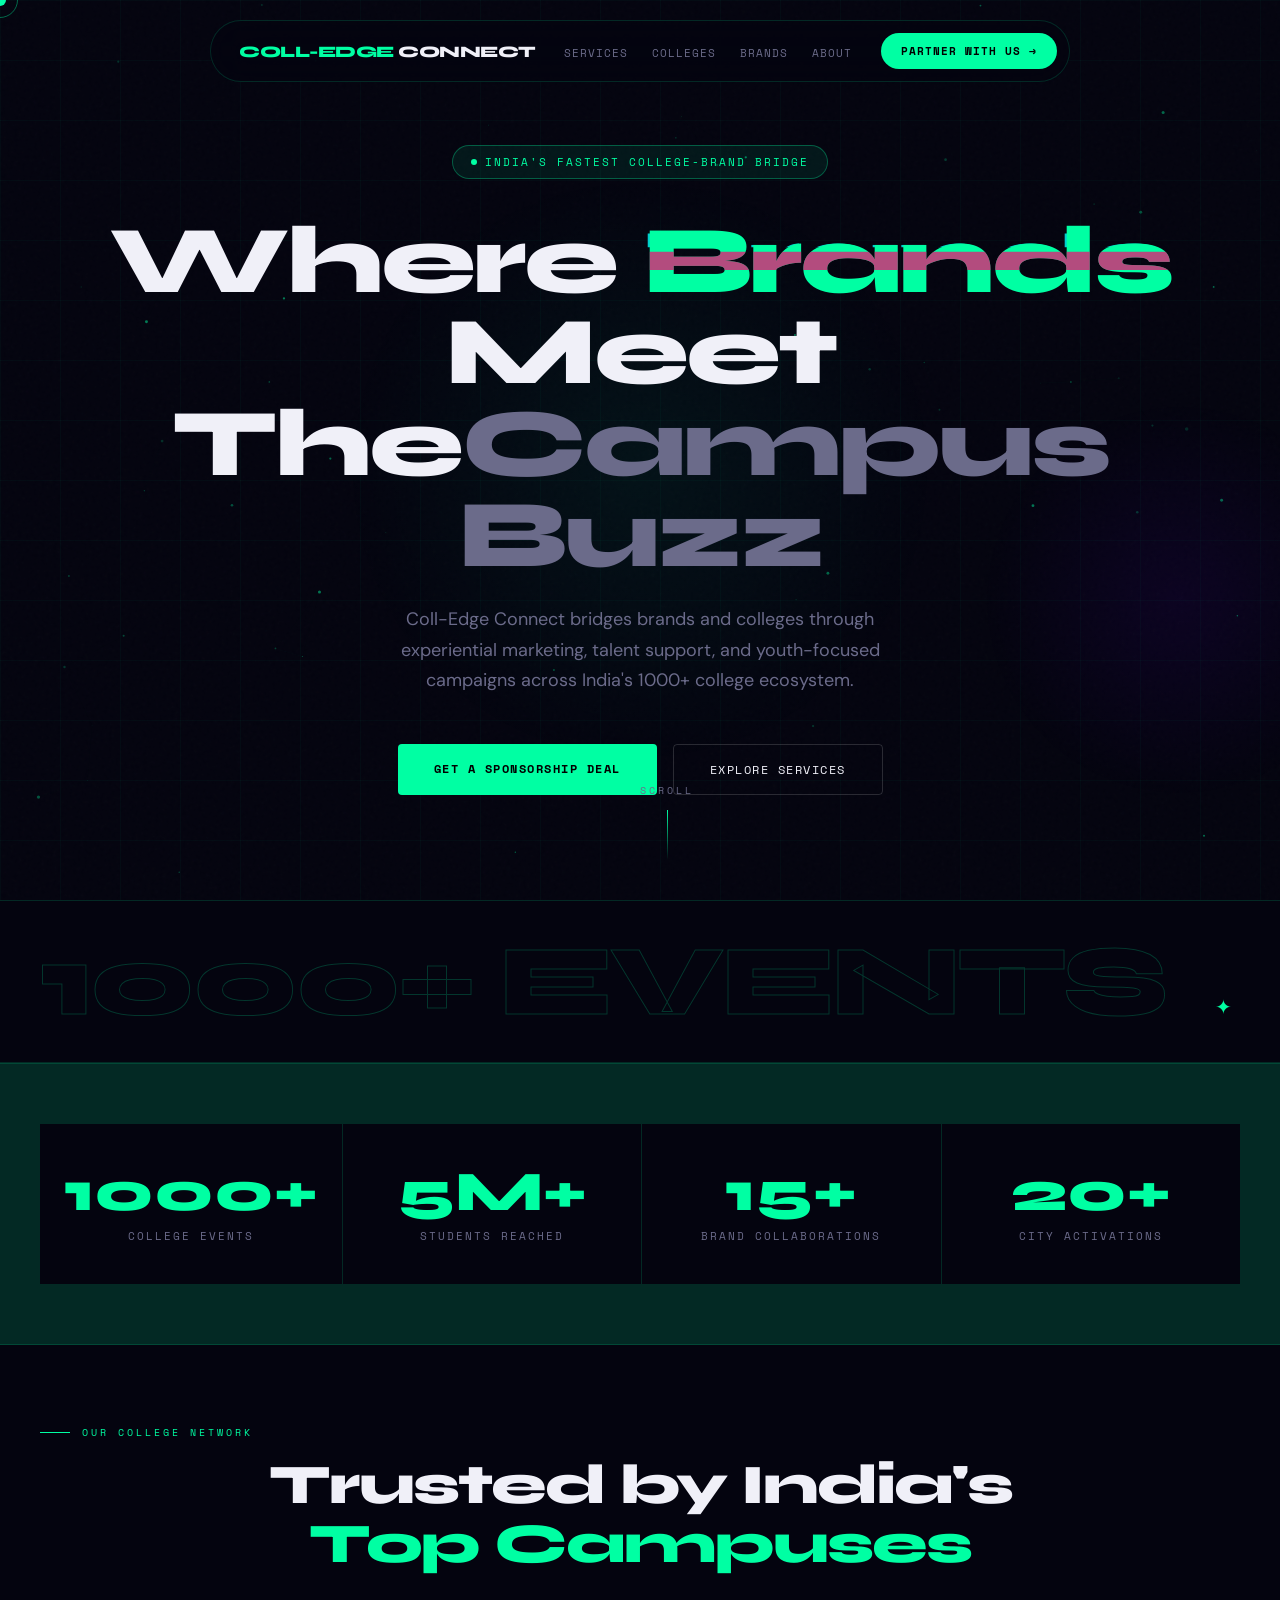
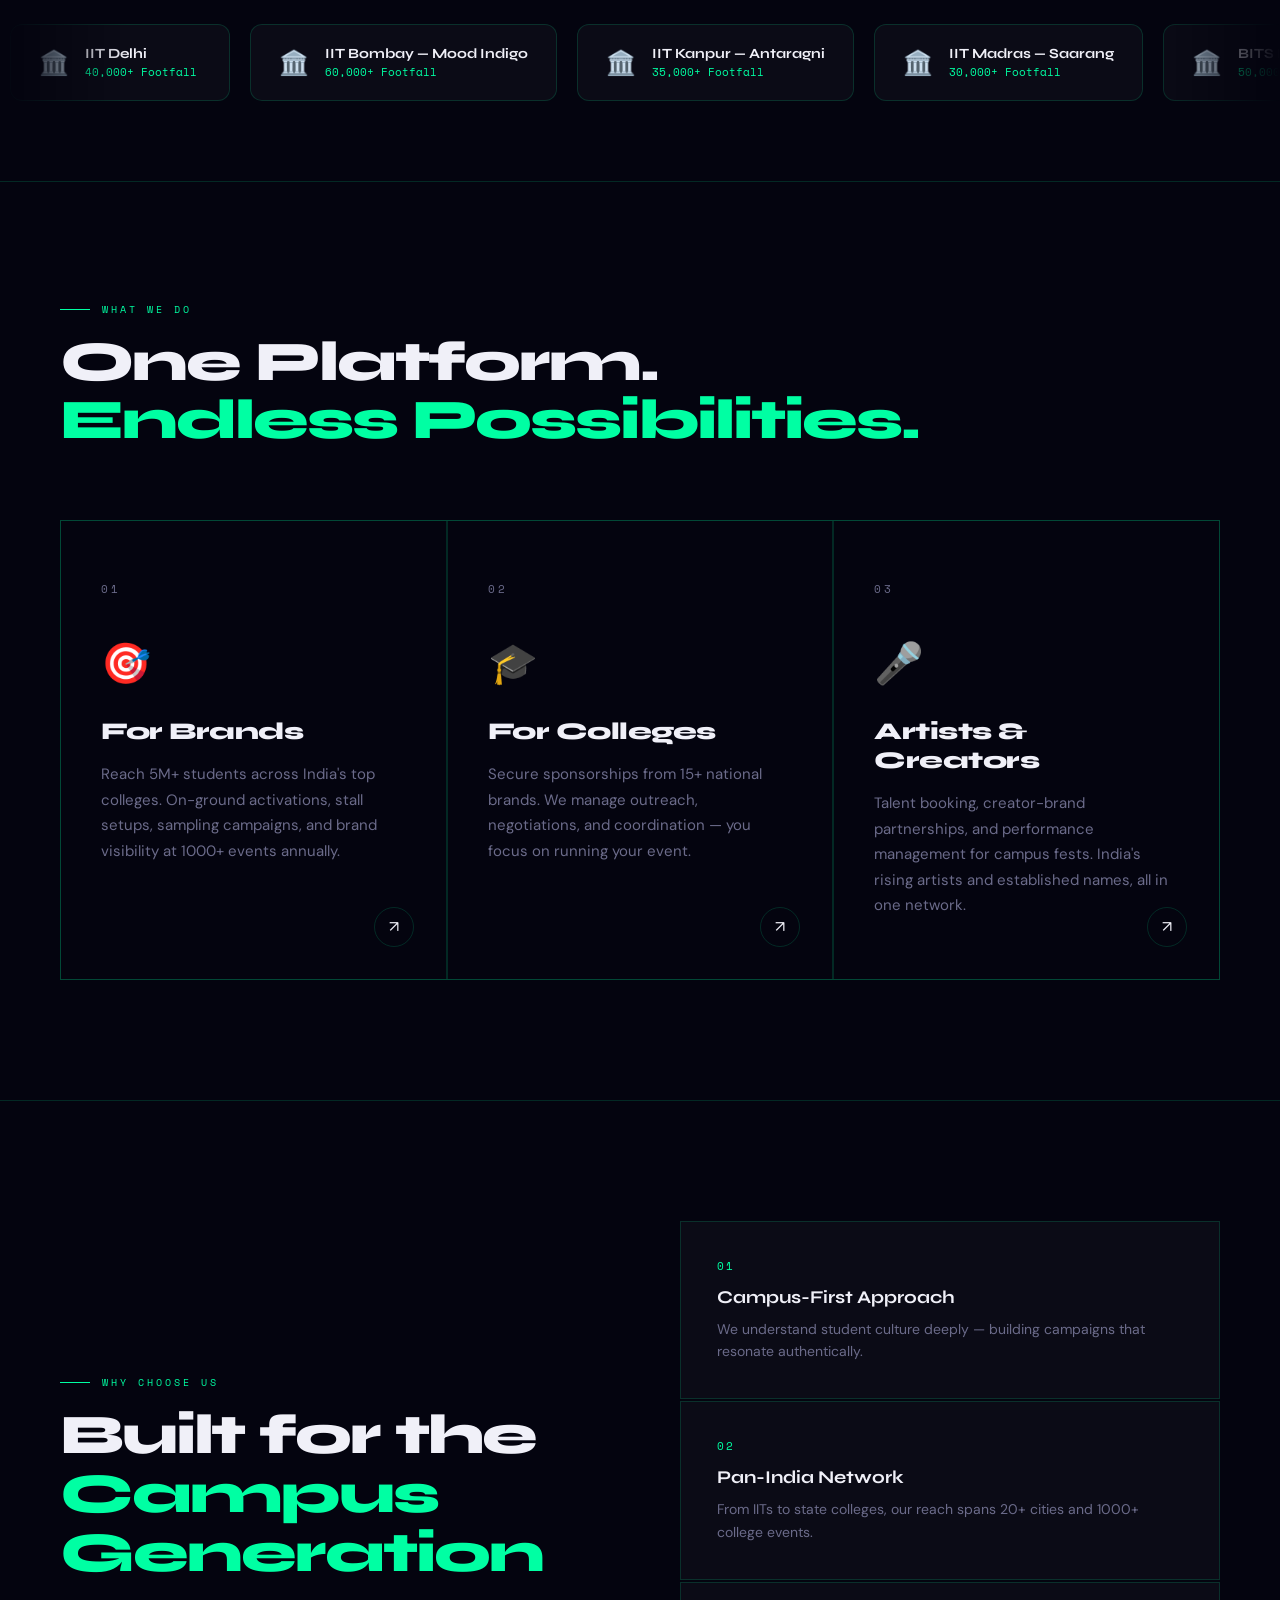
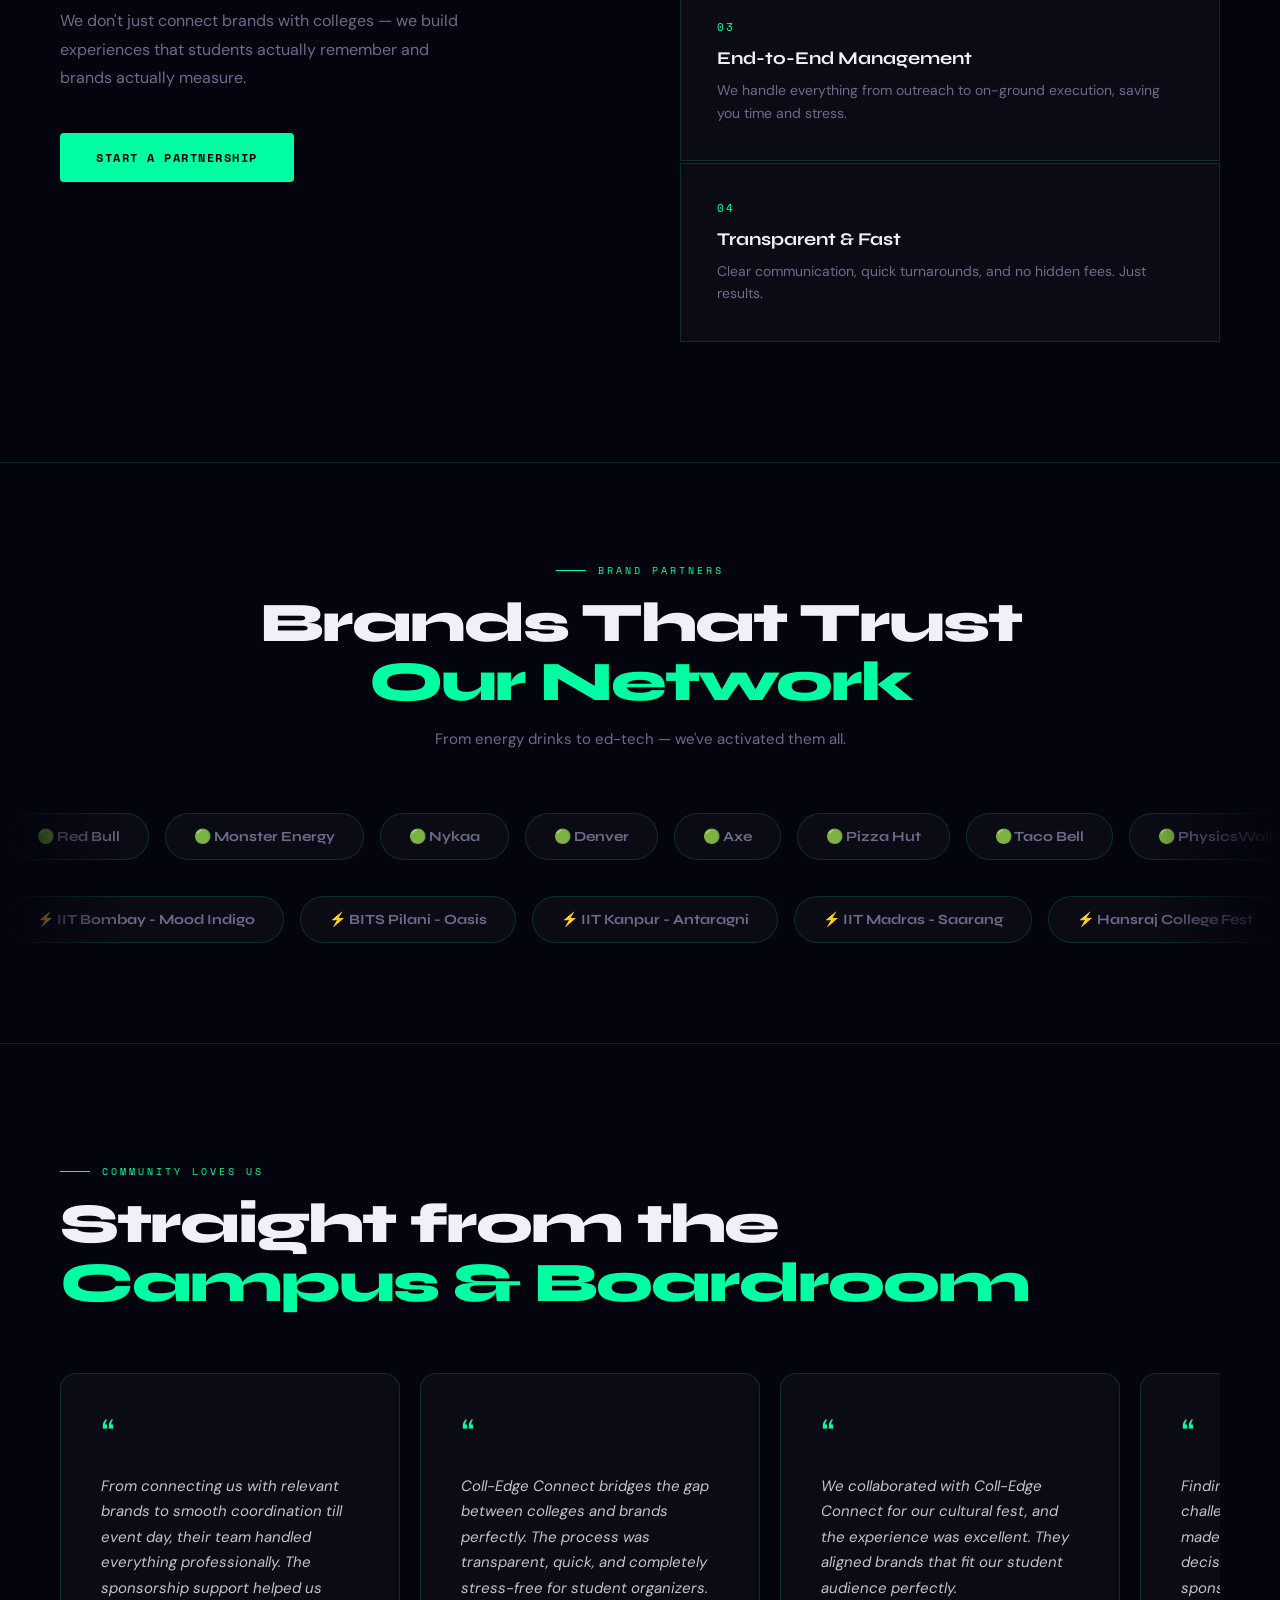
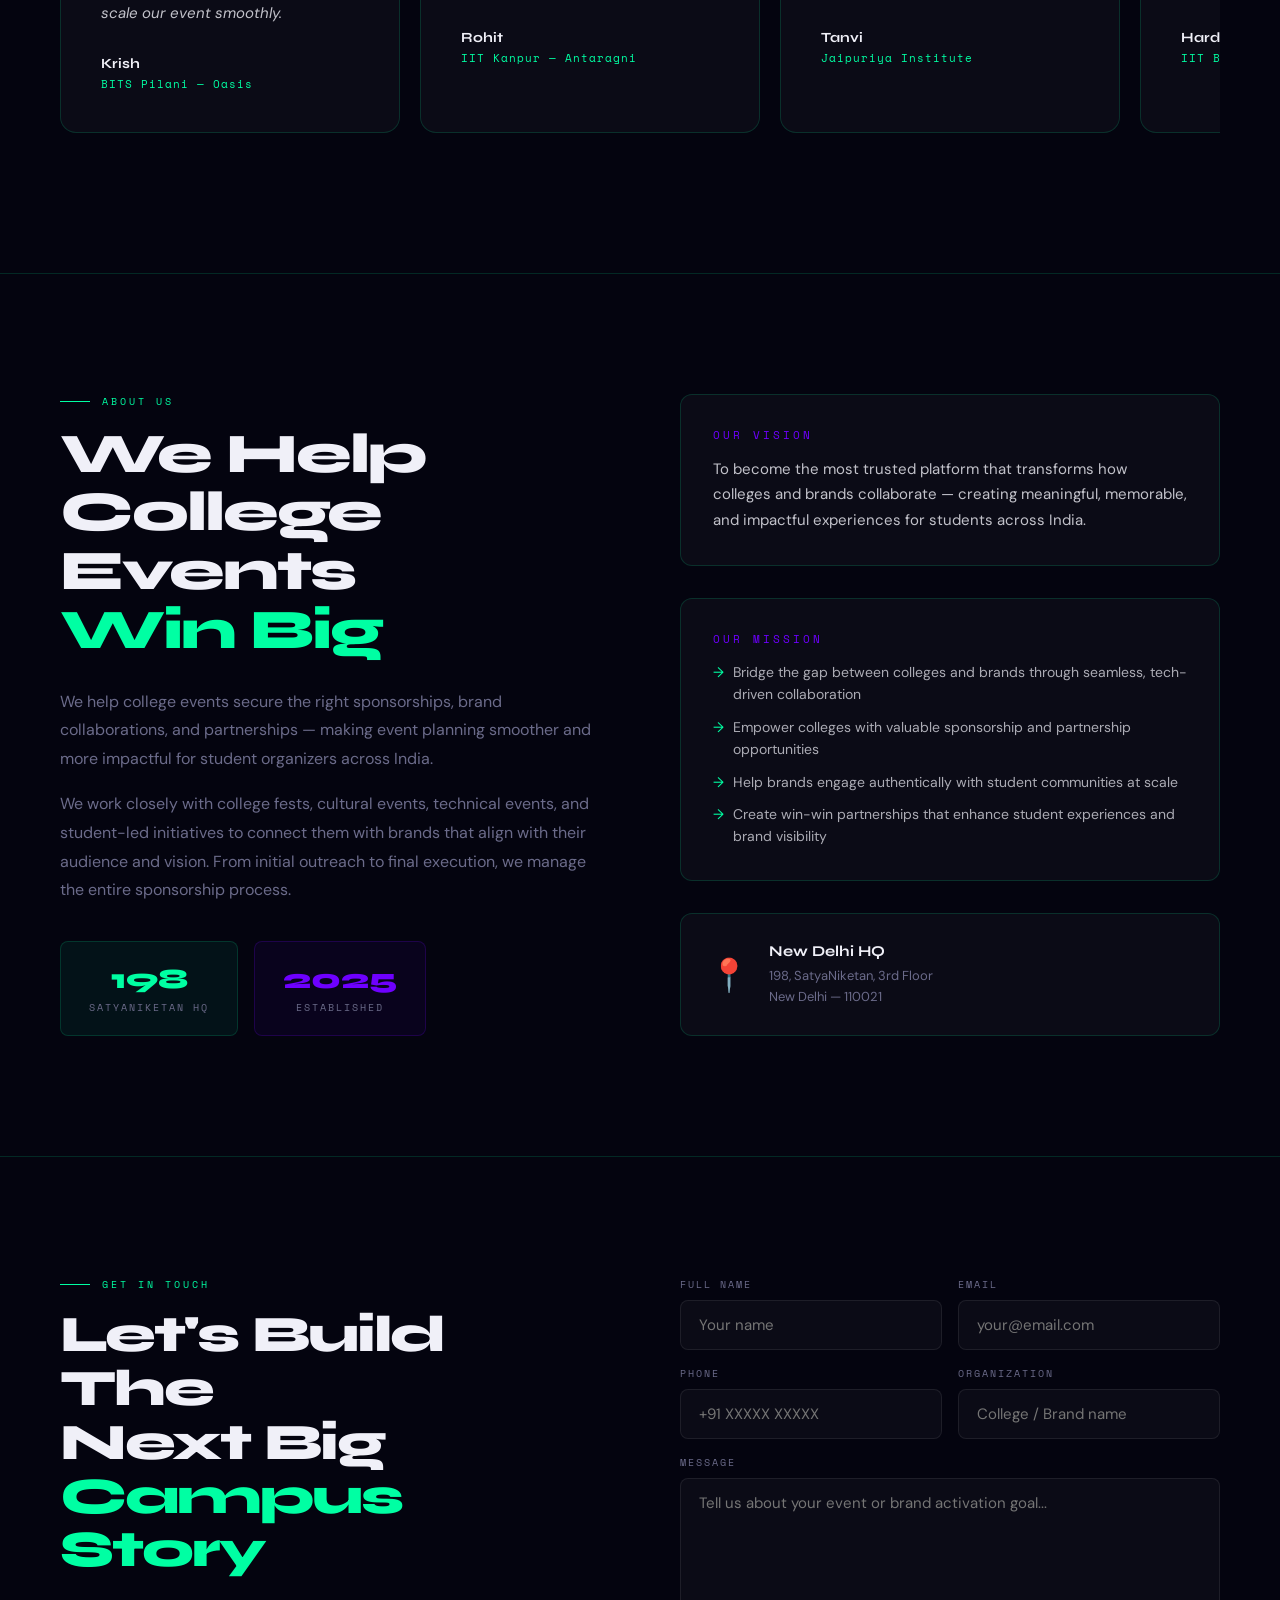
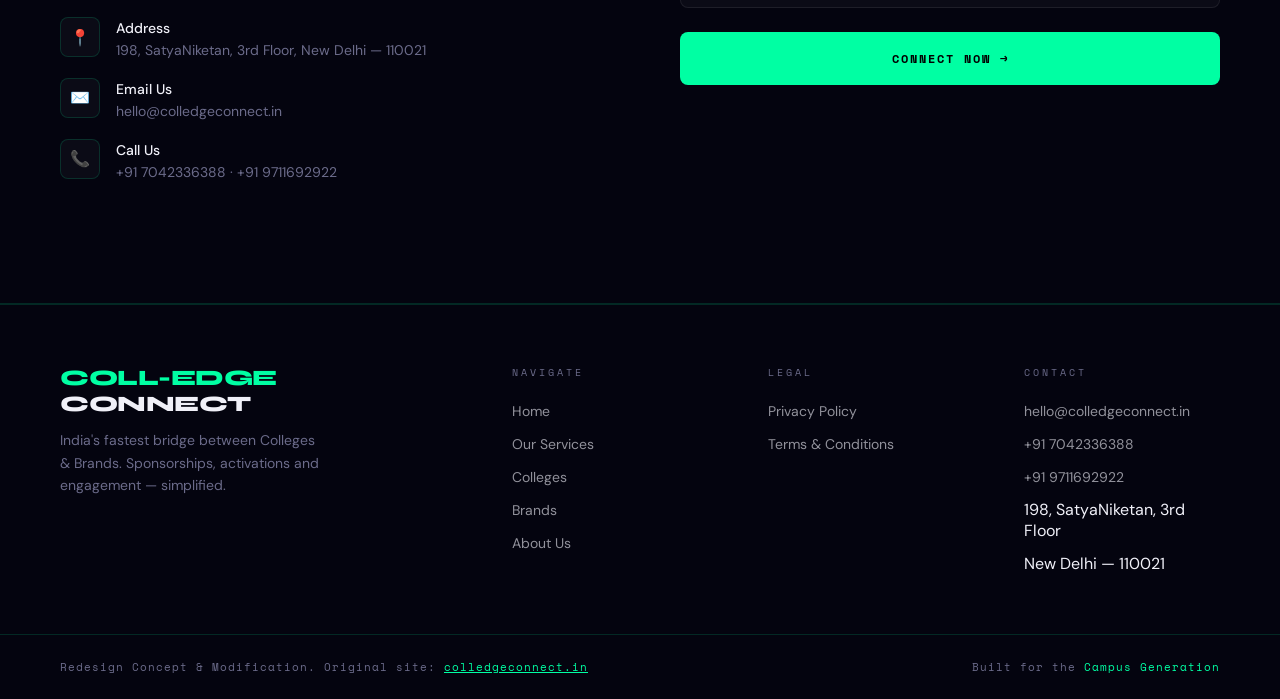
==== commit 462c0b3e: "Fix: Make DOM enhancements and event listeners hydration-resilient for Vercel deployment" ====
--- a/index.html
+++ b/index.html
@@ -17,27 +17,28 @@
     };
   })();
 
-  // DOM Enhancements (Run after hydration completes)
+  // DOM Enhancements (Fully hydration-resilient with Event Delegation and MutationObserver)
   document.addEventListener("DOMContentLoaded", () => {
-    setTimeout(() => {
-      try {
-        // 1. Accessibility emoji wrapping
-        const emojiLabels = {
-          "🏛️": "Institute",
-          "🎓": "College",
-          "🏫": "Campus",
-          "🎯": "Target",
-          "🎤": "Microphone",
-          "📍": "Location Pin",
-          "✉️": "Envelope",
-          "📞": "Telephone",
-          "🟢": "Green Bullet",
-          "⚡": "Lightning Bolt",
-          "✅": "Success Checkmark"
-        };
-
-        // Wrap standalone emojis dynamically
-        document.querySelectorAll(".college-icon, .service-icon, .brand-pill, .contact-item-icon").forEach(el => {
+    try {
+      // 1. Emoji wrapping mapping
+      const emojiLabels = {
+        "🏛️": "Institute",
+        "🎓": "College",
+        "🏫": "Campus",
+        "🎯": "Target",
+        "🎤": "Microphone",
+        "📍": "Location Pin",
+        "✉️": "Envelope",
+        "📞": "Telephone",
+        "🟢": "Green Bullet",
+        "⚡": "Lightning Bolt",
+        "✅": "Success Checkmark"
+      };
+
+      const wrapEmojis = (root) => {
+        const targets = root.querySelectorAll ? root.querySelectorAll(".college-icon, .service-icon, .brand-pill, .contact-item-icon") : [];
+        targets.forEach(el => {
+          if (el.querySelector('span[role="img"]')) return; // already wrapped
           const text = el.textContent.trim();
           for (const [emoji, label] of Object.entries(emojiLabels)) {
             if (text.includes(emoji)) {
@@ -45,234 +46,228 @@
             }
           }
         });
-
-        // 2. Form accessibility & labels
-        const nameInput = document.querySelector('input[name="name"]');
-        if (nameInput) {
-          nameInput.id = "form-name";
-          nameInput.required = true;
-          nameInput.setAttribute("aria-required", "true");
-          const parent = nameInput.parentElement;
-          if (parent) {
-            const label = parent.querySelector('label');
-            if (label) label.setAttribute("for", "form-name");
-          }
-        }
-
-        const emailInput = document.querySelector('input[name="email"]');
-        if (emailInput) {
-          emailInput.id = "form-email";
-          emailInput.required = true;
-          emailInput.setAttribute("aria-required", "true");
-          const parent = emailInput.parentElement;
-          if (parent) {
-            const label = parent.querySelector('label');
-            if (label) label.setAttribute("for", "form-email");
-          }
-        }
-
-        const phoneInput = document.querySelector('input[name="phone"]');
-        if (phoneInput) {
-          phoneInput.id = "form-phone";
-          phoneInput.required = true;
-          phoneInput.setAttribute("aria-required", "true");
-          const parent = phoneInput.parentElement;
-          if (parent) {
-            const label = parent.querySelector('label');
-            if (label) label.setAttribute("for", "form-phone");
-          }
-        }
-
-        const orgInput = document.querySelector('input[name="organization"]');
-        if (orgInput) {
-          orgInput.id = "form-organization";
-          orgInput.required = true;
-          orgInput.setAttribute("aria-required", "true");
-          const parent = orgInput.parentElement;
-          if (parent) {
-            const label = parent.querySelector('label');
-            if (label) label.setAttribute("for", "form-organization");
-          }
-        }
-
-        const msgInput = document.querySelector('textarea[name="message"]');
-        if (msgInput) {
-          msgInput.id = "form-message";
-          msgInput.required = true;
-          msgInput.setAttribute("aria-required", "true");
-          const parent = msgInput.parentElement;
-          if (parent) {
-            const label = parent.querySelector('label');
-            if (label) label.setAttribute("for", "form-message");
-          }
-        }
-
-        // Add role to form container
+      };
+
+      // 2. Enforce all direct DOM attributes and content overrides
+      const enforceDOMModifications = () => {
+        // Enforce emoji wrapping
+        wrapEmojis(document);
+
+        // Footer Copy Link
+        const footerCopyText = document.querySelector('.footer-copy-text');
+        if (footerCopyText && !footerCopyText.querySelector('a')) {
+          footerCopyText.innerHTML = 'Redesign Concept &amp; Modification. Original site: <a href="https://colledgeconnect.in/" target="_blank" rel="noopener noreferrer" style="color:var(--neon);text-decoration:underline;position:relative;z-index:10;pointer-events:auto">colledgeconnect.in</a>';
+        }
+
+        // Contact Form accessibility IDs and labels
+        const inputs = [
+          { name: "name", id: "form-name" },
+          { name: "email", id: "form-email" },
+          { name: "phone", id: "form-phone" },
+          { name: "organization", id: "form-organization" },
+          { name: "message", id: "form-message", isTextarea: true }
+        ];
+
+        inputs.forEach(inputDef => {
+          const el = document.querySelector(`${inputDef.isTextarea ? 'textarea' : 'input'}[name="${inputDef.name}"]`);
+          if (el && el.id !== inputDef.id) {
+            el.id = inputDef.id;
+            el.required = true;
+            el.setAttribute("aria-required", "true");
+            const parent = el.parentElement;
+            if (parent) {
+              const label = parent.querySelector('label');
+              if (label) label.setAttribute("for", inputDef.id);
+            }
+          }
+        });
+
+        // Contact Form accessibility landmark role
         const formSubmitBtn = document.querySelector('button[disabled]');
         if (formSubmitBtn) {
           const formWrapper = formSubmitBtn.closest('div[style*="display: flex"]');
-          if (formWrapper) {
+          if (formWrapper && formWrapper.getAttribute("role") !== "form") {
             formWrapper.setAttribute("role", "form");
             formWrapper.setAttribute("aria-label", "Contact Form");
           }
         }
-
-        // 3. Scroll Spy for navigation highlighting
-        const sections = document.querySelectorAll("section[id]");
-        const navLinks = document.querySelectorAll(".nav-links a");
+      };
+
+      // Run modifications immediately
+      enforceDOMModifications();
+
+      // Setup MutationObserver to watch for React Hydration overrides
+      const observer = new MutationObserver(() => {
+        enforceDOMModifications();
+      });
+      observer.observe(document.body, { childList: true, subtree: true });
+
+      // Run a fallback interval for 5 seconds
+      let checkCount = 0;
+      const intervalId = setInterval(() => {
+        enforceDOMModifications();
+        checkCount++;
+        if (checkCount > 10) clearInterval(intervalId);
+      }, 500);
+
+      // 3. Scroll Spy for navigation highlighting
+      const sections = document.querySelectorAll("section[id]");
+      const navLinks = document.querySelectorAll(".nav-links a");
+      
+      function scrollSpy() {
+        let currentSectionId = "";
+        const scrollPosition = window.scrollY + 150; // offset for nav height
         
-        function scrollSpy() {
-          let currentSectionId = "";
-          const scrollPosition = window.scrollY + 150; // offset for nav height
-          
-          sections.forEach(section => {
-            const sectionTop = section.offsetTop;
-            const sectionHeight = section.offsetHeight;
-            if (scrollPosition >= sectionTop && scrollPosition < sectionTop + sectionHeight) {
-              currentSectionId = section.getAttribute("id");
-            }
-          });
-
-          navLinks.forEach(link => {
-            link.classList.remove("active");
-            const href = link.getAttribute("href");
-            if (href === `#${currentSectionId}` || (currentSectionId === "" && href === "#")) {
-              link.classList.add("active");
-            }
-          });
-        }
-
-        window.addEventListener("scroll", scrollSpy);
-        scrollSpy(); // Initial run
-
-        // 4. Scroll progress fallback for unsupported browsers
-        if (!CSS.supports('animation-timeline', 'scroll()')) {
-          const progress = document.querySelector('#scroll-progress');
-          if (progress) {
-            window.addEventListener('scroll', () => {
-              const scrollable = document.documentElement.scrollHeight - window.innerHeight;
-              if (scrollable > 0) {
-                const progressPercentage = window.scrollY / scrollable;
-                progress.style.transform = `scaleX(${progressPercentage})`;
-              }
-            }, { passive: true });
-          }
-        }
-
-        // 5. Glassmorphic card spotlight glow event delegation
-        document.addEventListener('mousemove', e => {
-          const card = e.target.closest('.service-card, .why-card, .testi-card, .college-card');
-          if (card) {
-            const rect = card.getBoundingClientRect();
-            const x = e.clientX - rect.left;
-            const y = e.clientY - rect.top;
-            card.style.setProperty('--mouse-x', `${x}px`);
-            card.style.setProperty('--mouse-y', `${y}px`);
-          }
+        sections.forEach(section => {
+          const sectionTop = section.offsetTop;
+          const sectionHeight = section.offsetHeight;
+          if (scrollPosition >= sectionTop && scrollPosition < sectionTop + sectionHeight) {
+            currentSectionId = section.getAttribute("id");
+          }
+        });
+
+        navLinks.forEach(link => {
+          link.classList.remove("active");
+          const href = link.getAttribute("href");
+          if (href === `#${currentSectionId}` || (currentSectionId === "" && href === "#")) {
+            link.classList.add("active");
+          }
+        });
+      }
+
+      window.addEventListener("scroll", scrollSpy, { passive: true });
+      scrollSpy(); // Initial run
+
+      // 4. Scroll progress fallback for unsupported browsers
+      if (!CSS.supports('animation-timeline', 'scroll()')) {
+        const progress = document.querySelector('#scroll-progress');
+        if (progress) {
+          window.addEventListener('scroll', () => {
+            const scrollable = document.documentElement.scrollHeight - window.innerHeight;
+            if (scrollable > 0) {
+              const progressPercentage = window.scrollY / scrollable;
+              progress.style.transform = `scaleX(${progressPercentage})`;
+            }
+          }, { passive: true });
+        }
+      }
+
+      // 5. Glassmorphic card spotlight glow event delegation
+      document.addEventListener('mousemove', e => {
+        const card = e.target.closest('.service-card, .why-card, .testi-card, .college-card');
+        if (card) {
+          const rect = card.getBoundingClientRect();
+          const x = e.clientX - rect.left;
+          const y = e.clientY - rect.top;
+          card.style.setProperty('--mouse-x', `${x}px`);
+          card.style.setProperty('--mouse-y', `${y}px`);
+        }
+      }, { passive: true });
+
+      // 6. Cryptographic Text Scramble Decryptor (Event Delegated)
+      const chars = "ABCDEFGHIJKLMNOPQRSTUVWXYZ0123456789@#$%&*+=-_";
+      const scrambleTextNode = (node, duration = 800) => {
+        const targetText = node.nodeValue.trim();
+        if (!targetText) return;
+        const cacheKey = '__scramble_orig';
+        if (!node[cacheKey]) {
+          node[cacheKey] = node.nodeValue;
+        }
+        const originalValue = node[cacheKey];
+        let start = null;
+        const step = (timestamp) => {
+          if (!start) start = timestamp;
+          const progress = Math.min((timestamp - start) / duration, 1);
+          const scrambleCount = Math.floor((1 - progress) * originalValue.length);
+          let result = "";
+          for (let i = 0; i < originalValue.length; i++) {
+            if (originalValue[i] === " " || originalValue[i] === "\n") {
+              result += originalValue[i];
+            } else if (i < originalValue.length - scrambleCount) {
+              result += originalValue[i];
+            } else {
+              result += chars[Math.floor(Math.random() * chars.length)];
+            }
+          }
+          node.nodeValue = result;
+          if (progress < 1) {
+            requestAnimationFrame(step);
+          }
+        };
+        requestAnimationFrame(step);
+      };
+
+      const scrambleElement = (el, duration = 800) => {
+        el.childNodes.forEach(node => {
+          if (node.nodeType === Node.TEXT_NODE) {
+            scrambleTextNode(node, duration);
+          } else if (node.nodeType === Node.ELEMENT_NODE) {
+            scrambleElement(node, duration);
+          }
+        });
+      };
+
+      // Event delegation for text scramble hovers
+      document.addEventListener('mouseover', e => {
+        const link = e.target.closest('.nav-logo, .nav-links a, .sidebar-link');
+        if (link) {
+          if (!link.__scrambleActive) {
+            link.__scrambleActive = true;
+            scrambleElement(link, 600);
+          }
+        }
+      }, { passive: true });
+
+      document.addEventListener('mouseout', e => {
+        const link = e.target.closest('.nav-logo, .nav-links a, .sidebar-link');
+        if (link && (!e.relatedTarget || !link.contains(e.relatedTarget))) {
+          link.__scrambleActive = false;
+        }
+      }, { passive: true });
+
+      // Trigger initial scramble for logo/nav/badge on load
+      setTimeout(() => {
+        document.querySelectorAll('.nav-logo').forEach(logo => scrambleElement(logo, 800));
+        document.querySelectorAll('.nav-links a, .sidebar-link').forEach(link => scrambleElement(link, 800));
+        const heroBadge = document.querySelector('.hero-badge');
+        if (heroBadge) scrambleElement(heroBadge, 1000);
+      }, 500);
+
+      // 7. Dynamic Parallax Background Orbs
+      const orb1 = document.querySelector('.hero-orb');
+      const orb2 = document.querySelector('.hero-orb2');
+      if (orb1 && orb2) {
+        window.addEventListener('mousemove', e => {
+          const x = e.clientX - window.innerWidth / 2;
+          const y = e.clientY - window.innerHeight / 2;
+          orb1.style.transform = `translate3d(${x * 0.03}px, ${y * 0.03}px, 0)`;
+          orb2.style.transform = `translate3d(${x * -0.04}px, ${y * -0.04}px, 0)`;
         }, { passive: true });
-
-        // 6. Cryptographic Text Scramble Decryptor
-        const scrambleTextNode = (node, duration = 800) => {
-          const chars = "ABCDEFGHIJKLMNOPQRSTUVWXYZ0123456789@#$%&*+=-_";
-          const targetText = node.nodeValue.trim();
-          if (!targetText) return;
-          const cacheKey = '__scramble_orig';
-          if (!node[cacheKey]) {
-            node[cacheKey] = node.nodeValue;
-          }
-          const originalValue = node[cacheKey];
-          let start = null;
-          const step = (timestamp) => {
-            if (!start) start = timestamp;
-            const progress = Math.min((timestamp - start) / duration, 1);
-            const scrambleCount = Math.floor((1 - progress) * originalValue.length);
-            let result = "";
-            for (let i = 0; i < originalValue.length; i++) {
-              if (originalValue[i] === " " || originalValue[i] === "\n") {
-                result += originalValue[i];
-              } else if (i < originalValue.length - scrambleCount) {
-                result += originalValue[i];
-              } else {
-                result += chars[Math.floor(Math.random() * chars.length)];
-              }
-            }
-            node.nodeValue = result;
-            if (progress < 1) {
-              requestAnimationFrame(step);
-            }
-          };
-          requestAnimationFrame(step);
-        };
-
-        const scrambleElement = (el, duration = 800) => {
-          el.childNodes.forEach(node => {
-            if (node.nodeType === Node.TEXT_NODE) {
-              scrambleTextNode(node, duration);
-            } else if (node.nodeType === Node.ELEMENT_NODE) {
-              scrambleElement(node, duration);
-            }
-          });
-        };
-
-        // Hook up hover events
-        const logos = document.querySelectorAll('.nav-logo');
-        logos.forEach(logo => {
-          logo.style.cursor = 'pointer';
-          logo.addEventListener('mouseenter', () => scrambleElement(logo, 600));
-        });
-
-        const navItemLinks = document.querySelectorAll('.nav-links a, .sidebar-link');
-        navItemLinks.forEach(link => {
-          link.addEventListener('mouseenter', () => scrambleElement(link, 600));
-        });
-
-        // Trigger scramble on load for epic visual impact
-        setTimeout(() => {
-          logos.forEach(logo => scrambleElement(logo, 800));
-          navItemLinks.forEach(link => scrambleElement(link, 800));
-          
-          const heroBadge = document.querySelector('.hero-badge');
-          if (heroBadge) scrambleElement(heroBadge, 1000);
-        }, 400);
-
-        // 7. Footer copyright rich link override
-        const footerCopyText = document.querySelector('.footer-copy-text');
-        if (footerCopyText) {
-          footerCopyText.innerHTML = 'Redesign Concept &amp; Modification. Original site: <a href="https://colledgeconnect.in/" target="_blank" rel="noopener noreferrer" style="color:var(--neon);text-decoration:underline;position:relative;z-index:10;pointer-events:auto">colledgeconnect.in</a>';
-        }
-
-        // 8. Dynamic Parallax Background Orbs
-        const orb1 = document.querySelector('.hero-orb');
-        const orb2 = document.querySelector('.hero-orb2');
-        if (orb1 && orb2) {
-          window.addEventListener('mousemove', e => {
-            const x = e.clientX - window.innerWidth / 2;
-            const y = e.clientY - window.innerHeight / 2;
-            orb1.style.transform = `translate3d(${x * 0.03}px, ${y * 0.03}px, 0)`;
-            orb2.style.transform = `translate3d(${x * -0.04}px, ${y * -0.04}px, 0)`;
-          }, { passive: true });
-        }
-
-        // 9. Magnetic CTA Buttons
-        const magneticCTAs = document.querySelectorAll('.btn-primary, .btn-ghost, .nav-cta-desktop');
-        magneticCTAs.forEach(btn => {
-          btn.addEventListener('mousemove', e => {
-            const rect = btn.getBoundingClientRect();
-            const x = e.clientX - (rect.left + rect.width / 2);
-            const y = e.clientY - (rect.top + rect.height / 2);
-            btn.style.transition = 'transform 0.1s cubic-bezier(0.25, 1, 0.5, 1)';
-            btn.style.transform = `translate3d(${x * 0.35}px, ${y * 0.35}px, 0) scale(1.05)`;
-          }, { passive: true });
-          btn.addEventListener('mouseleave', () => {
-            btn.style.transition = 'transform 0.5s cubic-bezier(0.25, 1, 0.5, 1)';
-            btn.style.transform = 'translate3d(0, 0, 0)';
-          }, { passive: true });
-        });
-
-      } catch (err) {
-        console.error("DOM Enhancer failed:", err);
-      }
-    }, 120);
+      }
+
+      // 8. Magnetic CTA Buttons (Event Delegated)
+      document.addEventListener('mousemove', e => {
+        const btn = e.target.closest('.btn-primary, .btn-ghost, .nav-cta-desktop');
+        if (btn) {
+          const rect = btn.getBoundingClientRect();
+          const x = e.clientX - (rect.left + rect.width / 2);
+          const y = e.clientY - (rect.top + rect.height / 2);
+          btn.style.transition = 'transform 0.1s cubic-bezier(0.25, 1, 0.5, 1)';
+          btn.style.transform = `translate3d(${x * 0.35}px, ${y * 0.35}px, 0) scale(1.05)`;
+        }
+      }, { passive: true });
+
+      document.addEventListener('mouseout', e => {
+        const btn = e.target.closest('.btn-primary, .btn-ghost, .nav-cta-desktop');
+        if (btn && (!e.relatedTarget || !btn.contains(e.relatedTarget))) {
+          btn.style.transition = 'transform 0.5s cubic-bezier(0.25, 1, 0.5, 1)';
+          btn.style.transform = 'translate3d(0, 0, 0)';
+        }
+      }, { passive: true });
+
+    } catch (err) {
+      console.error("DOM Enhancer failed:", err);
+    }
   });
 </script>
 </body></html>
